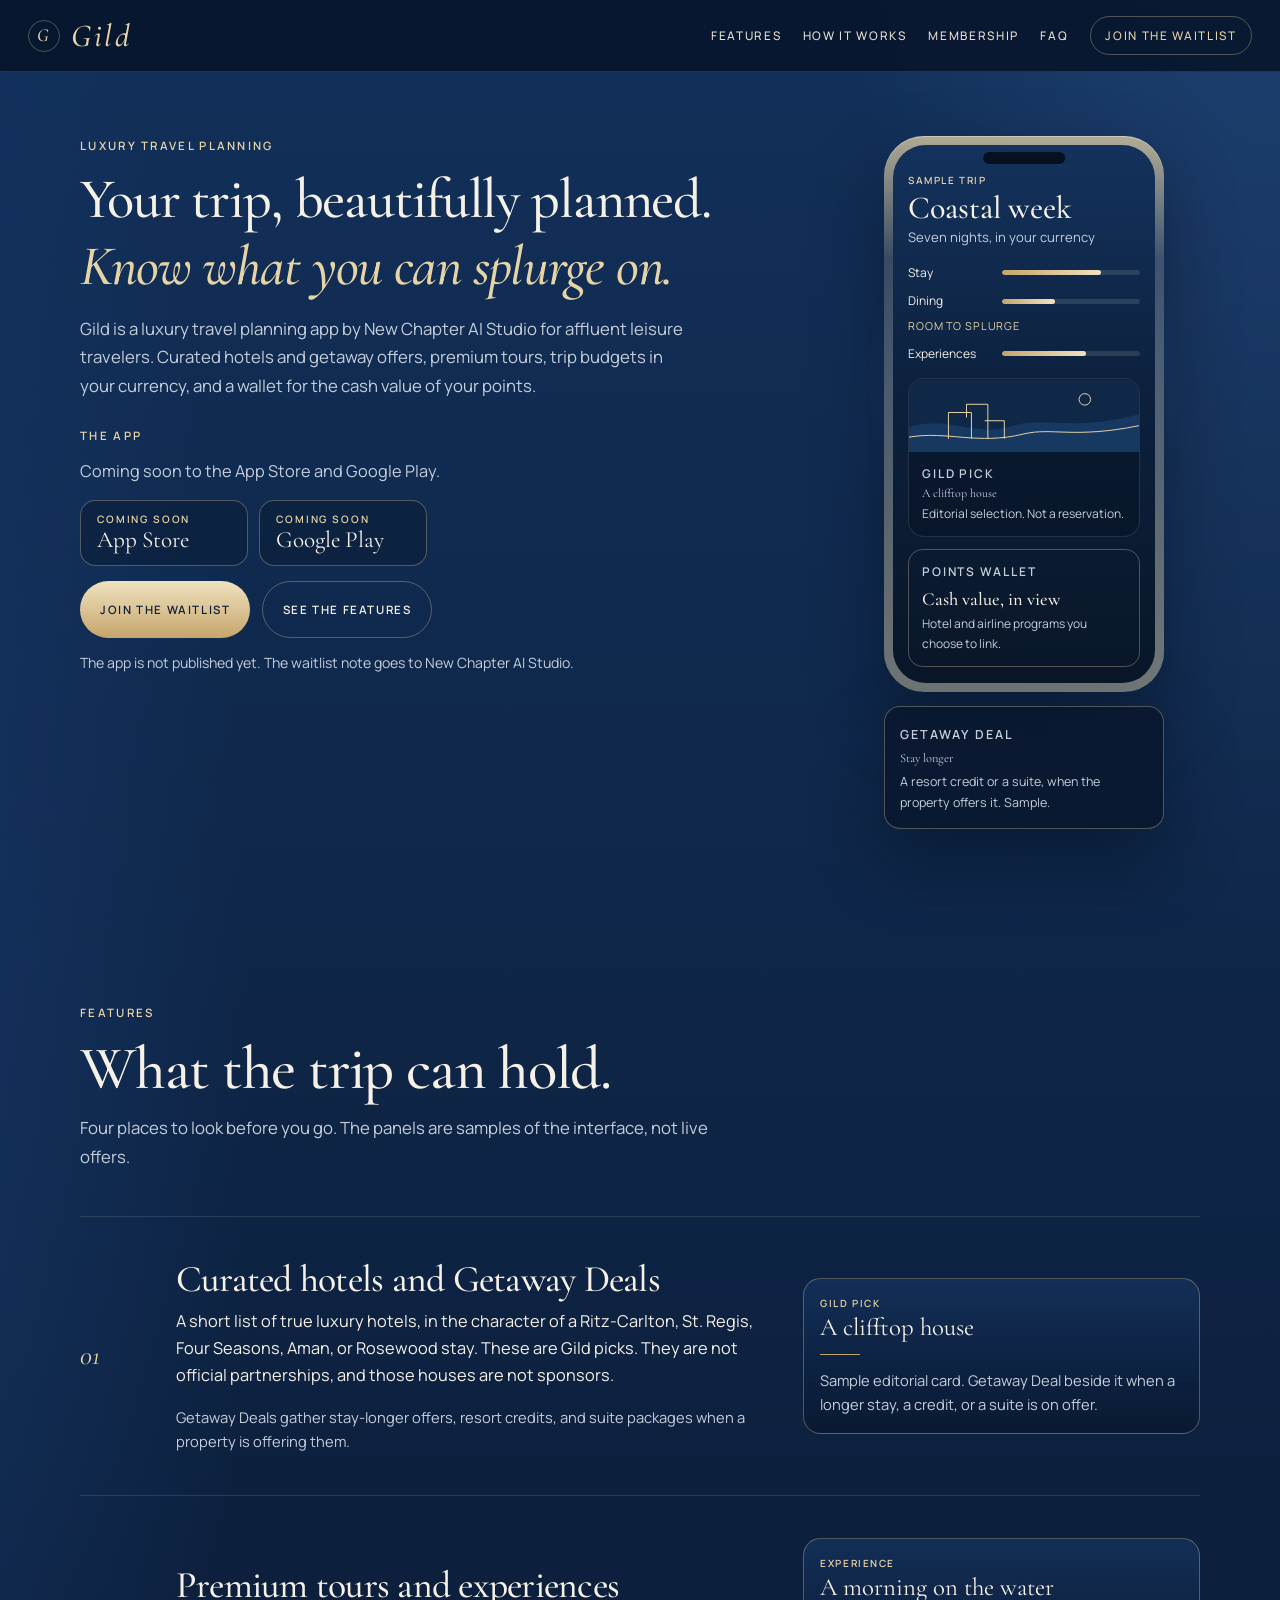
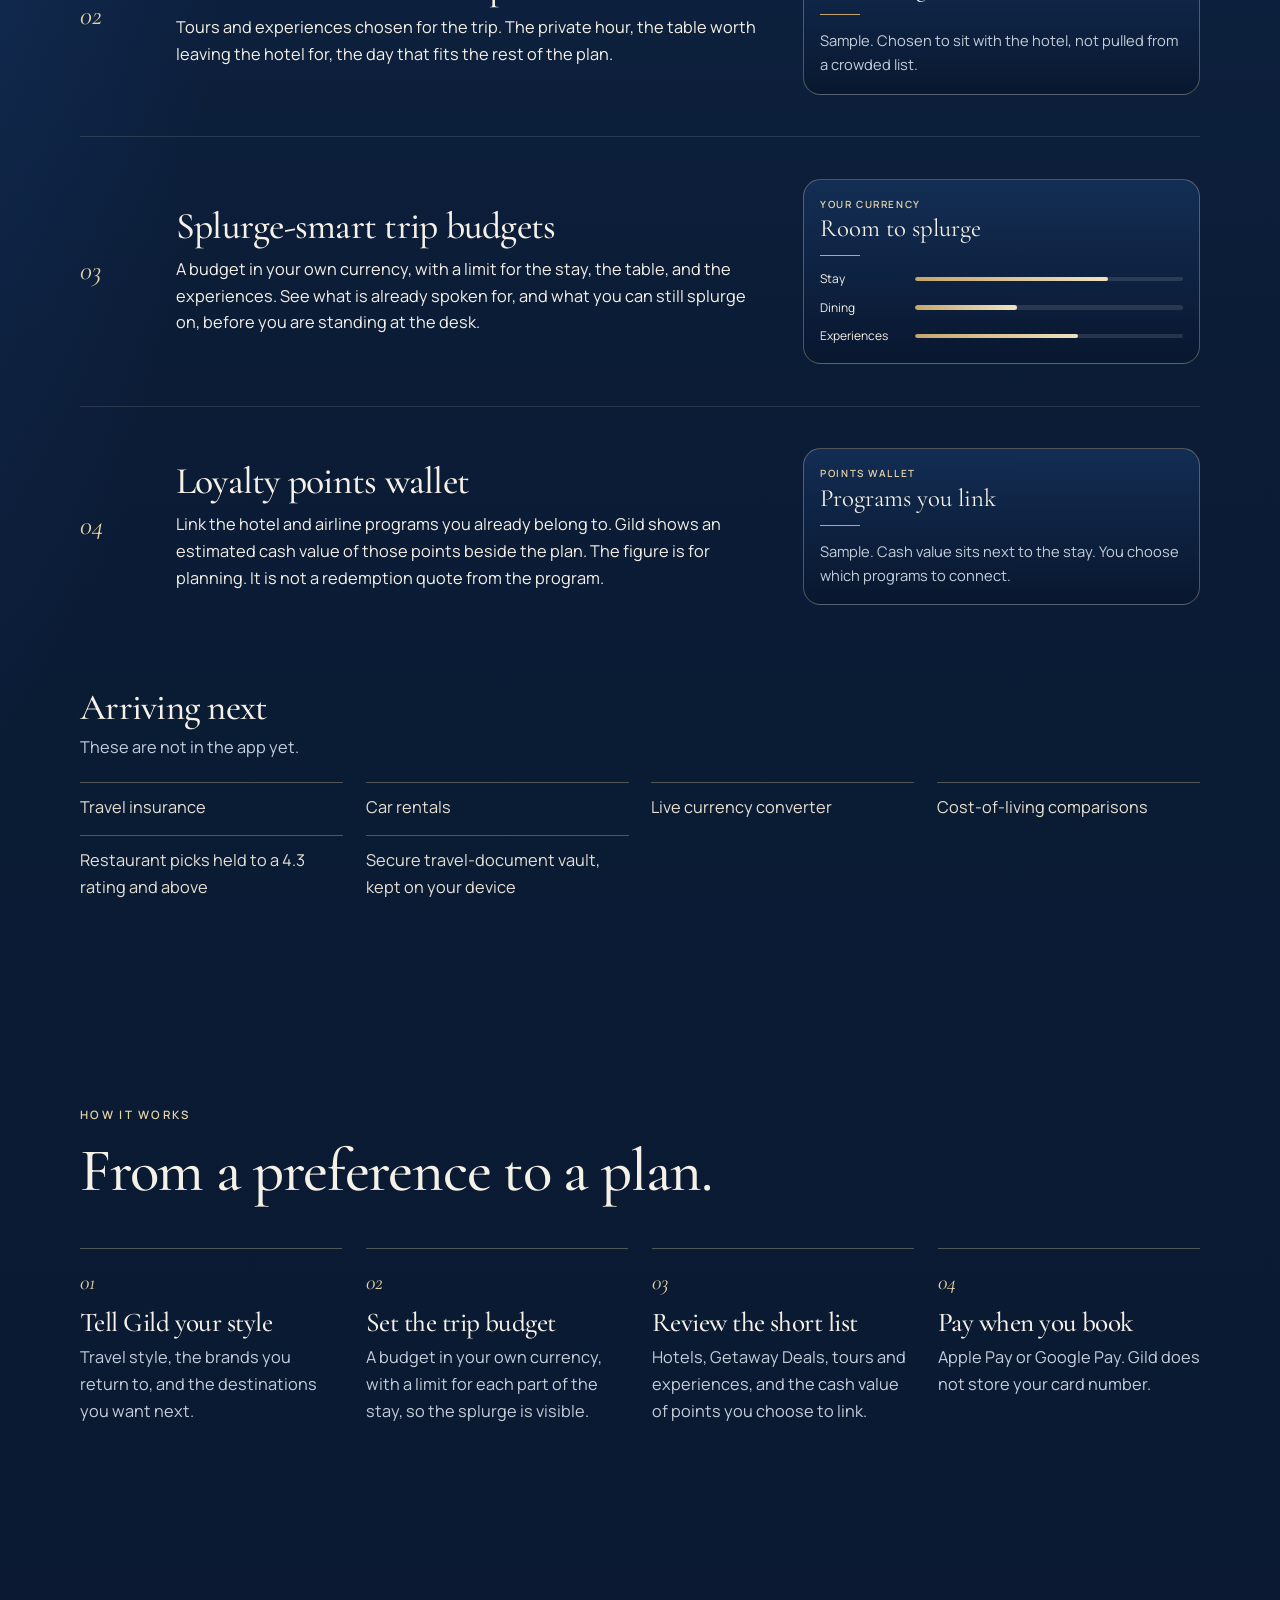
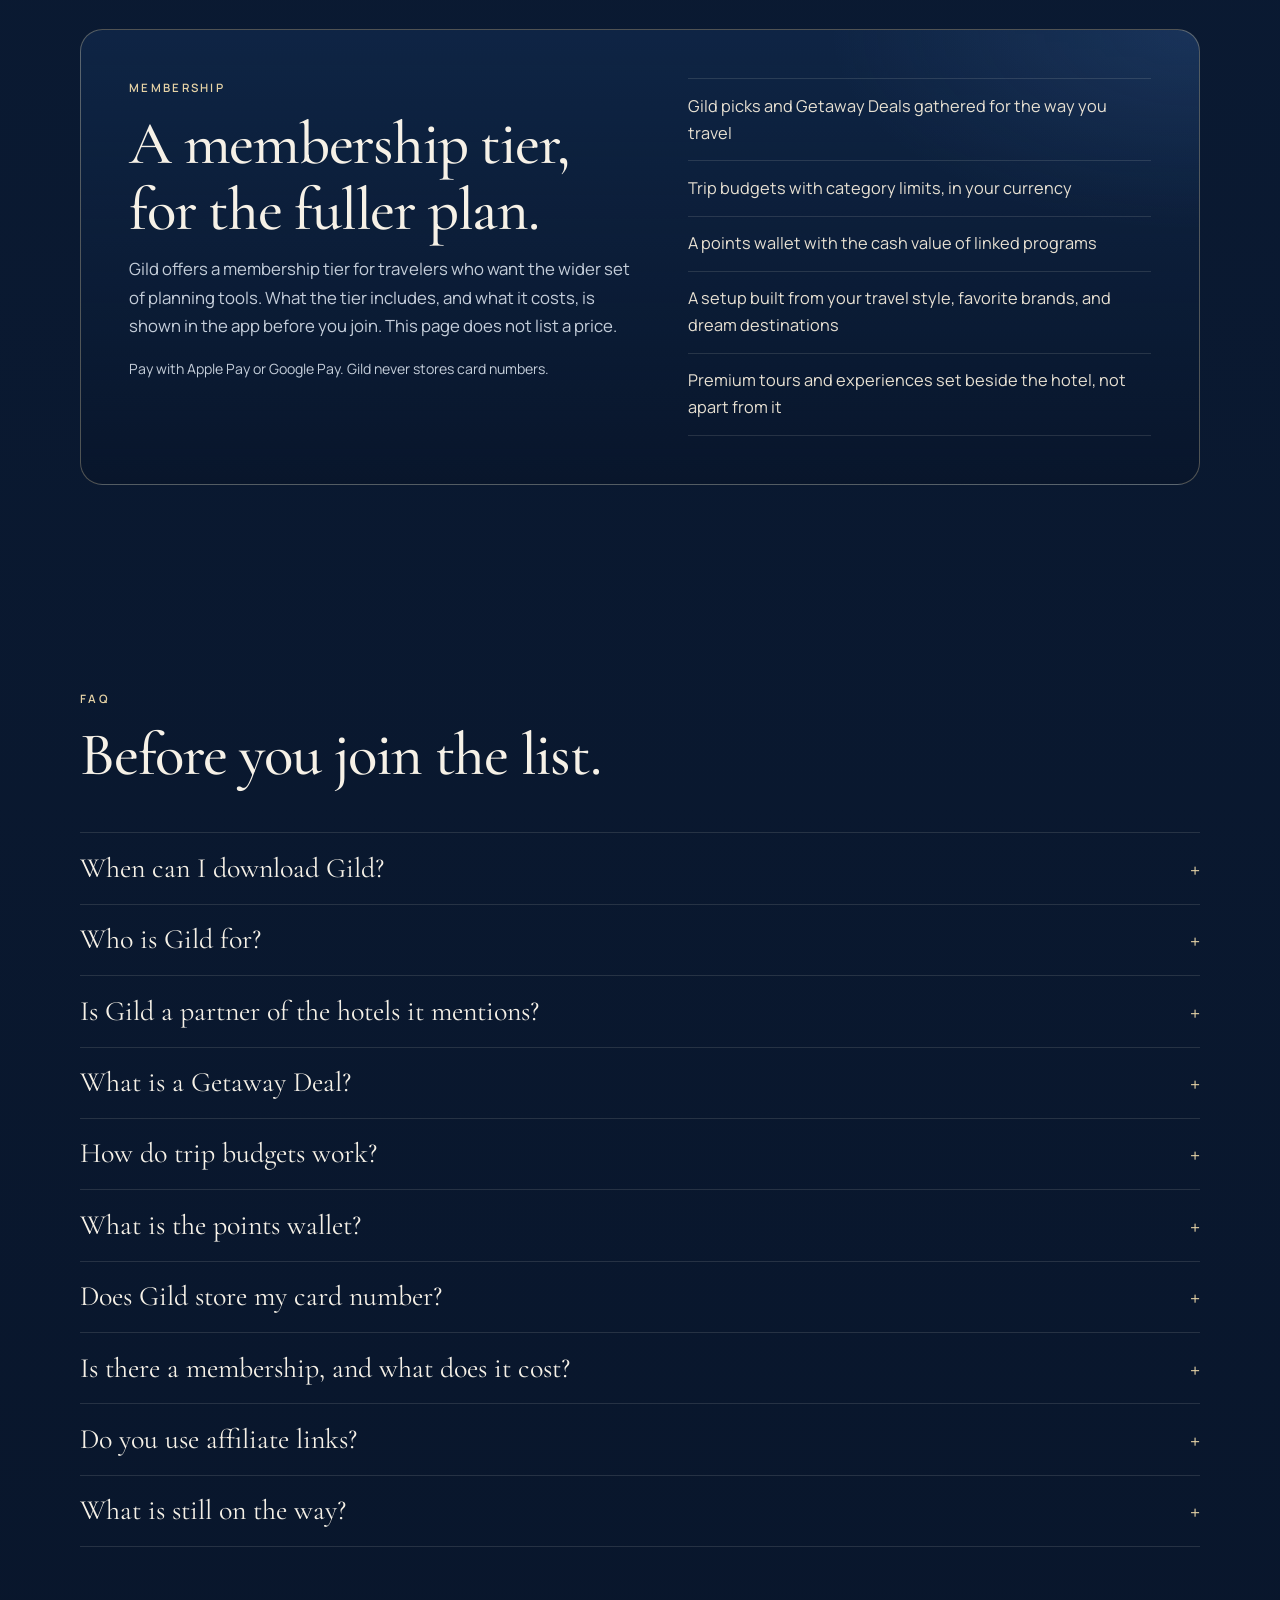
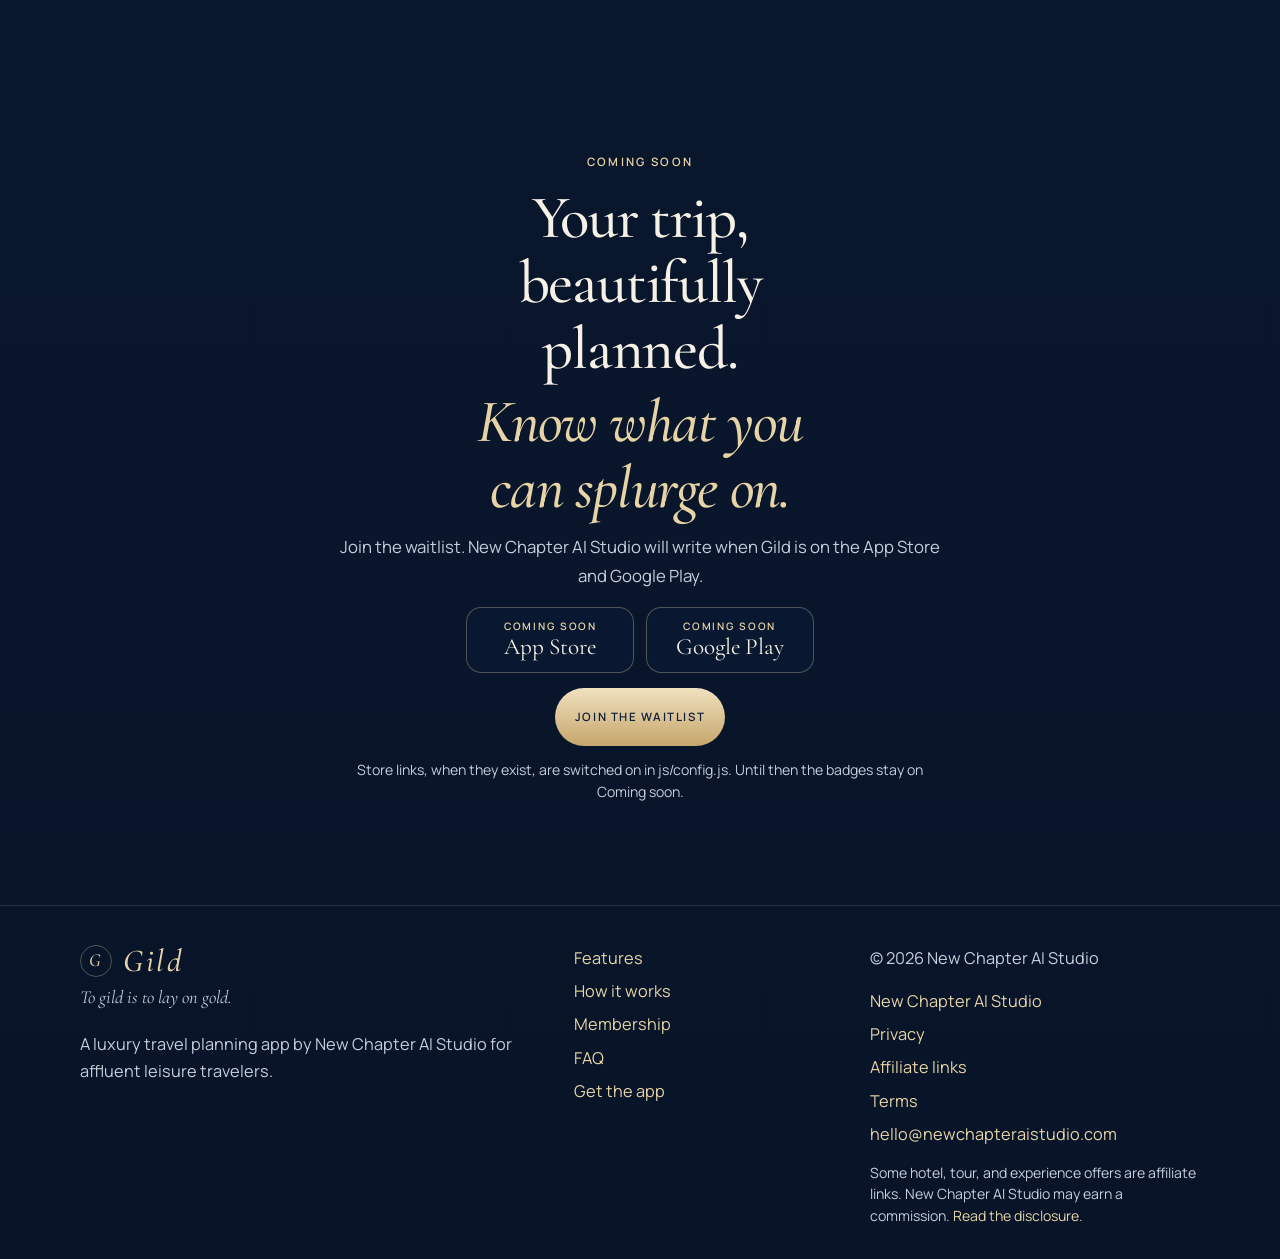
==== gild/index.html @ 39fddeb1 "Add the Gild luxury travel site at /gild/. Publish a self-contained navy-and-gold marketing page for" ====
<!DOCTYPE html>
<html lang="en-US" data-page="">
<head>
  <meta charset="utf-8">
  <meta name="viewport" content="width=device-width, initial-scale=1">
  <title>Gild | Luxury Travel Planning | New Chapter AI Studio</title>
  <meta name="description" content="Gild is a luxury travel planning app by New Chapter AI Studio for affluent leisure travelers. Curated hotels, getaway offers, and trip budgets in your currency.">
  <meta name="theme-color" content="#0b1c36">
  <meta name="author" content="New Chapter AI Studio">
  <meta name="robots" content="index, follow">
  <!--
    SITE BASE: https://newchapteraistudio.com/gild
    That string is set once in js/config.js as siteBase. It is repeated
    here for crawlers that do not run JavaScript. When Gild moves to
    gildtravel.com, change siteBase and replace this same prefix.
    Store listing URLs live only in js/config.js.
  -->
  <link rel="canonical" href="https://newchapteraistudio.com/gild/">
  <link rel="icon" href="favicon.svg" type="image/svg+xml">
  <link rel="apple-touch-icon" href="assets/apple-touch-icon.png">
  <meta property="og:locale" content="en_US">
  <meta property="og:site_name" content="Gild">
  <meta property="og:title" content="Gild | Luxury Travel Planning | New Chapter AI Studio">
  <meta property="og:description" content="A luxury travel planning app by New Chapter AI Studio. Your trip, beautifully planned. Know what you can splurge on.">
  <meta property="og:type" content="website">
  <meta property="og:url" content="https://newchapteraistudio.com/gild/">
  <meta property="og:image" content="https://newchapteraistudio.com/gild/assets/og.png">
  <meta property="og:image:type" content="image/png">
  <meta property="og:image:width" content="1200">
  <meta property="og:image:height" content="630">
  <meta property="og:image:alt" content="Gild, luxury travel planning by New Chapter AI Studio">
  <meta name="twitter:card" content="summary_large_image">
  <meta name="twitter:title" content="Gild | Luxury Travel Planning | New Chapter AI Studio">
  <meta name="twitter:description" content="A luxury travel planning app by New Chapter AI Studio. Your trip, beautifully planned. Know what you can splurge on.">
  <meta name="twitter:image" content="https://newchapteraistudio.com/gild/assets/og.png">
  <meta name="twitter:image:alt" content="Gild, luxury travel planning by New Chapter AI Studio">
  <script>document.documentElement.classList.add("js");</script>
  <link rel="preconnect" href="https://fonts.googleapis.com">
  <link rel="preconnect" href="https://fonts.gstatic.com" crossorigin>
  <link rel="preload" as="style" href="https://fonts.googleapis.com/css2?family=Cormorant+Garamond:ital,wght@0,500;0,600;1,500;1,600&family=Manrope:wght@300;400;500;600&display=swap" onload="this.onload=null;this.rel='stylesheet'">
  <noscript><link rel="stylesheet" href="https://fonts.googleapis.com/css2?family=Cormorant+Garamond:ital,wght@0,500;0,600;1,500;1,600&family=Manrope:wght@300;400;500;600&display=swap"></noscript>
  <link rel="stylesheet" href="css/styles.css">
  <script type="application/ld+json">
  {
    "@context": "https://schema.org",
    "@graph": [
      {
        "@type": "Organization",
        "@id": "https://newchapteraistudio.com/#organization",
        "name": "New Chapter AI Studio",
        "url": "https://newchapteraistudio.com/",
        "email": "hello@newchapteraistudio.com",
        "logo": "https://newchapteraistudio.com/gild/assets/apple-touch-icon.png"
      },
      {
        "@type": ["MobileApplication", "SoftwareApplication"],
        "@id": "https://newchapteraistudio.com/gild/#app",
        "name": "Gild",
        "url": "https://newchapteraistudio.com/gild/",
        "image": "https://newchapteraistudio.com/gild/assets/og.png",
        "applicationCategory": "TravelApplication",
        "operatingSystem": "iOS, Android",
        "inLanguage": "en-US",
        "description": "Gild is a luxury travel planning app by New Chapter AI Studio for affluent leisure travelers. Plan five-star trips, review curated hotels and getaway offers, and know what you can splurge on.",
        "publisher": { "@id": "https://newchapteraistudio.com/#organization" },
        "offers": {
          "@type": "Offer",
          "availability": "https://schema.org/PreOrder",
          "url": "https://newchapteraistudio.com/gild/"
        },
        "areaServed": {
          "@type": "Country",
          "name": "United States"
        }
      },
      {
        "@type": "FAQPage",
        "@id": "https://newchapteraistudio.com/gild/#faq",
        "mainEntity": [
          {
            "@type": "Question",
            "name": "When can I download Gild?",
            "acceptedAnswer": {
              "@type": "Answer",
              "text": "Gild is not on the App Store or Google Play yet. Join the waitlist and New Chapter AI Studio will write when it is available."
            }
          },
          {
            "@type": "Question",
            "name": "Who is Gild for?",
            "acceptedAnswer": {
              "@type": "Answer",
              "text": "Gild is a luxury travel planning app by New Chapter AI Studio for affluent leisure travelers who take five-star trips and want a clear view of what they can splurge on."
            }
          },
          {
            "@type": "Question",
            "name": "Is Gild a partner of the hotels it mentions?",
            "acceptedAnswer": {
              "@type": "Answer",
              "text": "No. Names such as Ritz-Carlton, St. Regis, Four Seasons, Aman, and Rosewood describe the kind of hotel an Gild pick points to. They are not official partnerships, and this site does not use their logos."
            }
          },
          {
            "@type": "Question",
            "name": "What is a Getaway Deal?",
            "acceptedAnswer": {
              "@type": "Answer",
              "text": "A Getaway Deal is a stay-longer offer, a resort credit, or a suite package from a property. The property sets the offer. Gild gathers ones that fit a luxury trip."
            }
          },
          {
            "@type": "Question",
            "name": "How do trip budgets work?",
            "acceptedAnswer": {
              "@type": "Answer",
              "text": "You set a trip budget in your own currency, with a limit for parts of the trip such as the stay, dining, and experiences. Gild shows where there is still room to splurge. It is a planning view, not a limit from your bank."
            }
          },
          {
            "@type": "Question",
            "name": "What is the points wallet?",
            "acceptedAnswer": {
              "@type": "Answer",
              "text": "You can link hotel and airline loyalty programs. Gild shows an estimated cash value of those points beside the rest of the plan. The estimate is for planning. It is not a redemption quote from the program."
            }
          },
          {
            "@type": "Question",
            "name": "Does Gild store my card number?",
            "acceptedAnswer": {
              "@type": "Answer",
              "text": "No. Payments use Apple Pay or Google Pay. Gild does not store card numbers. Apple or Google processes the payment under that company's terms."
            }
          },
          {
            "@type": "Question",
            "name": "Is there a membership, and what does it cost?",
            "acceptedAnswer": {
              "@type": "Answer",
              "text": "Gild has a membership tier. What it includes, and what it costs, is shown in the app before you join. This website does not list a price."
            }
          },
          {
            "@type": "Question",
            "name": "Do you use affiliate links?",
            "acceptedAnswer": {
              "@type": "Answer",
              "text": "Yes. Some hotel, tour, experience, and getaway offers are affiliate links. If you book through one, New Chapter AI Studio may earn a commission from the partner, which may include an experience marketplace such as Viator. The commission is paid by the partner. The privacy policy has the full disclosure."
            }
          },
          {
            "@type": "Question",
            "name": "What is still on the way?",
            "acceptedAnswer": {
              "@type": "Answer",
              "text": "Travel insurance, car rentals, a live currency converter, cost-of-living comparisons, restaurant picks held to a 4.3 rating and above, and a secure travel-document vault that stays on your device. Those are not in the app yet."
            }
          }
        ]
      }
    ]
  }
  </script>
</head>
<body>
  <a class="skip" href="#features">Skip to features</a>
  <header class="nav">
    <a class="wordmark" href="#top">
      <span class="mark" aria-hidden="true">G</span>
      Gild
    </a>
    <button class="nav-toggle" type="button" aria-expanded="false" aria-controls="nav-links">
      <span class="when-closed">Menu</span>
      <span class="when-open">Close</span>
    </button>
    <nav id="nav-links" class="nav-links" aria-label="Primary">
      <a href="#features">Features</a>
      <a href="#how">How it works</a>
      <a href="#membership">Membership</a>
      <a href="#faq">FAQ</a>
      <a class="nav-cta" href="mailto:hello@newchapteraistudio.com?subject=Gild%20waitlist">Join the waitlist</a>
    </nav>
  </header>

  <main id="top">
    <section class="hero" aria-labelledby="hero-title">
      <div class="wrap hero-grid">
        <div class="hero-copy">
          <p class="kicker">Luxury travel planning</p>
          <h1 id="hero-title">Your trip, beautifully planned. <em>Know what you can splurge on.</em></h1>
          <p class="lede">Gild is a luxury travel planning app by New Chapter AI Studio for affluent leisure travelers. Curated hotels and getaway offers, premium tours, trip budgets in your currency, and a wallet for the cash value of your points.</p>

          <!--
            Store badges. Live URLs are in js/config.js only.
            While GILD_CONFIG.comingSoon is true, these stay "Coming soon".
          -->
          <div class="get-app" id="get-app">
            <p class="kicker">The app</p>
            <p class="download-note">Coming soon to the App Store and Google Play.</p>
            <div class="store-row">
              <a class="store-badge" data-store="appStore" aria-disabled="true" aria-label="App Store, coming soon">
                <span class="store-kicker">Coming soon</span>
                <span class="store-name">App Store</span>
              </a>
              <a class="store-badge" data-store="playStore" aria-disabled="true" aria-label="Google Play, coming soon">
                <span class="store-kicker">Coming soon</span>
                <span class="store-name">Google Play</span>
              </a>
            </div>
            <div class="hero-actions">
              <a class="btn btn-gold" href="mailto:hello@newchapteraistudio.com?subject=Gild%20waitlist">Join the waitlist</a>
              <a class="btn btn-line" href="#features">See the features</a>
            </div>
            <p class="fine">The app is not published yet. The waitlist note goes to New Chapter AI Studio.</p>
          </div>
        </div>

        <div class="hero-art">
          <div class="glow" aria-hidden="true"></div>
          <div class="phone-wrap">
            <div class="phone" aria-hidden="true">
              <div class="phone-screen">
                <p class="screen-kicker">Sample trip</p>
                <p class="screen-title">Coastal week</p>
                <p class="screen-sub">Seven nights, in your currency</p>
                <ul class="meters">
                  <li>
                    <span>Stay</span>
                    <span class="meter"><i style="width:72%"></i></span>
                  </li>
                  <li>
                    <span>Dining</span>
                    <span class="meter"><i style="width:38%"></i></span>
                    <em>Room to splurge</em>
                  </li>
                  <li>
                    <span>Experiences</span>
                    <span class="meter"><i style="width:61%"></i></span>
                  </li>
                </ul>
                <div class="pick">
                  <svg viewBox="0 0 280 88" role="img" aria-label="">
                    <rect width="280" height="88" fill="#102848"/>
                    <path d="M0 58c48-16 78 14 128-2 36-12 70 8 152-14v46H0z" fill="#173860"/>
                    <path d="M0 70c46-8 84 10 140-4 34-8 62 6 140-10" fill="none" stroke="#e6d3a6" stroke-width="1.2"/>
                    <circle cx="214" cy="24" r="7" fill="none" stroke="#e6d3a6" stroke-width="1.2"/>
                    <path d="M48 72V40h28v32M70 46V30h26v42M92 50h24v22" fill="none" stroke="#e6d3a6" stroke-width="1.2"/>
                  </svg>
                  <div class="pick-body">
                    <p class="screen-kicker">Gild pick</p>
                    <p class="pick-title">A clifftop house</p>
                    <p>Editorial selection. Not a reservation.</p>
                  </div>
                </div>
                <div class="points">
                  <p class="screen-kicker">Points wallet</p>
                  <strong>Cash value, in view</strong>
                  <p>Hotel and airline programs you choose to link.</p>
                </div>
              </div>
            </div>
            <div class="deal-card">
              <p class="screen-kicker">Getaway Deal</p>
              <p class="pick-title">Stay longer</p>
              <p>A resort credit or a suite, when the property offers it. Sample.</p>
            </div>
          </div>
        </div>
      </div>
    </section>

    <section class="section" id="features">
      <div class="wrap">
        <header class="section-head reveal">
          <p class="kicker">Features</p>
          <h2>What the trip can hold.</h2>
          <p class="quiet">Four places to look before you go. The panels are samples of the interface, not live offers.</p>
        </header>

        <article class="feature reveal">
          <p class="feature-num">01</p>
          <div>
            <h3>Curated hotels and Getaway Deals</h3>
            <p>A short list of true luxury hotels, in the character of a Ritz-Carlton, St. Regis, Four Seasons, Aman, or Rosewood stay. These are Gild picks. They are not official partnerships, and those houses are not sponsors.</p>
            <p class="note">Getaway Deals gather stay-longer offers, resort credits, and suite packages when a property is offering them.</p>
          </div>
          <div class="mini">
            <p class="mini-kicker">Gild pick</p>
            <p class="mini-title">A clifftop house</p>
            <hr class="mini-rule">
            <p>Sample editorial card. Getaway Deal beside it when a longer stay, a credit, or a suite is on offer.</p>
          </div>
        </article>

        <article class="feature reveal">
          <p class="feature-num">02</p>
          <div>
            <h3>Premium tours and experiences</h3>
            <p>Tours and experiences chosen for the trip. The private hour, the table worth leaving the hotel for, the day that fits the rest of the plan.</p>
          </div>
          <div class="mini">
            <p class="mini-kicker">Experience</p>
            <p class="mini-title">A morning on the water</p>
            <hr class="mini-rule">
            <p>Sample. Chosen to sit with the hotel, not pulled from a crowded list.</p>
          </div>
        </article>

        <article class="feature reveal">
          <p class="feature-num">03</p>
          <div>
            <h3>Splurge-smart trip budgets</h3>
            <p>A budget in your own currency, with a limit for the stay, the table, and the experiences. See what is already spoken for, and what you can still splurge on, before you are standing at the desk.</p>
          </div>
          <div class="mini">
            <p class="mini-kicker">Your currency</p>
            <p class="mini-title">Room to splurge</p>
            <hr class="mini-rule">
            <ul class="meters">
              <li><span>Stay</span><span class="meter"><i style="width:72%"></i></span></li>
              <li><span>Dining</span><span class="meter"><i style="width:38%"></i></span></li>
              <li><span>Experiences</span><span class="meter"><i style="width:61%"></i></span></li>
            </ul>
          </div>
        </article>

        <article class="feature reveal">
          <p class="feature-num">04</p>
          <div>
            <h3>Loyalty points wallet</h3>
            <p>Link the hotel and airline programs you already belong to. Gild shows an estimated cash value of those points beside the plan. The figure is for planning. It is not a redemption quote from the program.</p>
          </div>
          <div class="mini">
            <p class="mini-kicker">Points wallet</p>
            <p class="mini-title">Programs you link</p>
            <hr class="mini-rule">
            <p>Sample. Cash value sits next to the stay. You choose which programs to connect.</p>
          </div>
        </article>

        <div class="later reveal">
          <h3>Arriving next</h3>
          <p>These are not in the app yet.</p>
          <ul>
            <li>Travel insurance</li>
            <li>Car rentals</li>
            <li>Live currency converter</li>
            <li>Cost-of-living comparisons</li>
            <li>Restaurant picks held to a 4.3 rating and above</li>
            <li>Secure travel-document vault, kept on your device</li>
          </ul>
        </div>
      </div>
    </section>

    <section class="section" id="how">
      <div class="wrap">
        <header class="section-head reveal">
          <p class="kicker">How it works</p>
          <h2>From a preference to a plan.</h2>
        </header>
        <ol class="steps">
          <li class="reveal">
            <span>01</span>
            <h3>Tell Gild your style</h3>
            <p>Travel style, the brands you return to, and the destinations you want next.</p>
          </li>
          <li class="reveal">
            <span>02</span>
            <h3>Set the trip budget</h3>
            <p>A budget in your own currency, with a limit for each part of the stay, so the splurge is visible.</p>
          </li>
          <li class="reveal">
            <span>03</span>
            <h3>Review the short list</h3>
            <p>Hotels, Getaway Deals, tours and experiences, and the cash value of points you choose to link.</p>
          </li>
          <li class="reveal">
            <span>04</span>
            <h3>Pay when you book</h3>
            <p>Apple Pay or Google Pay. Gild does not store your card number.</p>
          </li>
        </ol>
      </div>
    </section>

    <section class="section" id="membership">
      <div class="wrap">
        <div class="membership-panel reveal">
          <div>
            <p class="kicker">Membership</p>
            <h2>A membership tier, for the fuller plan.</h2>
            <p class="quiet">Gild offers a membership tier for travelers who want the wider set of planning tools. What the tier includes, and what it costs, is shown in the app before you join. This page does not list a price.</p>
            <p class="fine">Pay with Apple Pay or Google Pay. Gild never stores card numbers.</p>
          </div>
          <ul class="perks">
            <li>Gild picks and Getaway Deals gathered for the way you travel</li>
            <li>Trip budgets with category limits, in your currency</li>
            <li>A points wallet with the cash value of linked programs</li>
            <li>A setup built from your travel style, favorite brands, and dream destinations</li>
            <li>Premium tours and experiences set beside the hotel, not apart from it</li>
          </ul>
        </div>
      </div>
    </section>

    <section class="section" id="faq">
      <div class="wrap">
        <header class="section-head reveal">
          <p class="kicker">FAQ</p>
          <h2>Before you join the list.</h2>
        </header>
        <div class="faq">
          <details class="reveal">
            <summary>When can I download Gild?</summary>
            <p>Gild is not on the App Store or Google Play yet. Join the waitlist and New Chapter AI Studio will write when it is available.</p>
          </details>
          <details class="reveal">
            <summary>Who is Gild for?</summary>
            <p>Gild is a luxury travel planning app by New Chapter AI Studio for affluent leisure travelers who take five-star trips and want a clear view of what they can splurge on.</p>
          </details>
          <details class="reveal">
            <summary>Is Gild a partner of the hotels it mentions?</summary>
            <p>No. Names such as Ritz-Carlton, St. Regis, Four Seasons, Aman, and Rosewood describe the kind of hotel an Gild pick points to. They are not official partnerships, and this site does not use their logos.</p>
          </details>
          <details class="reveal">
            <summary>What is a Getaway Deal?</summary>
            <p>A Getaway Deal is a stay-longer offer, a resort credit, or a suite package from a property. The property sets the offer. Gild gathers ones that fit a luxury trip.</p>
          </details>
          <details class="reveal">
            <summary>How do trip budgets work?</summary>
            <p>You set a trip budget in your own currency, with a limit for parts of the trip such as the stay, dining, and experiences. Gild shows where there is still room to splurge. It is a planning view, not a limit from your bank.</p>
          </details>
          <details class="reveal">
            <summary>What is the points wallet?</summary>
            <p>You can link hotel and airline loyalty programs. Gild shows an estimated cash value of those points beside the rest of the plan. The estimate is for planning. It is not a redemption quote from the program.</p>
          </details>
          <details class="reveal">
            <summary>Does Gild store my card number?</summary>
            <p>No. Payments use Apple Pay or Google Pay. Gild does not store card numbers. Apple or Google processes the payment under that company's terms.</p>
          </details>
          <details class="reveal">
            <summary>Is there a membership, and what does it cost?</summary>
            <p>Gild has a membership tier. What it includes, and what it costs, is shown in the app before you join. This website does not list a price.</p>
          </details>
          <details class="reveal">
            <summary>Do you use affiliate links?</summary>
            <p>Yes. Some hotel, tour, experience, and getaway offers are affiliate links. If you book through one, New Chapter AI Studio may earn a commission from the partner, which may include an experience marketplace such as Viator. The commission is paid by the partner. The <a href="privacy.html#affiliates">privacy policy</a> has the full disclosure.</p>
          </details>
          <details class="reveal">
            <summary>What is still on the way?</summary>
            <p>Travel insurance, car rentals, a live currency converter, cost-of-living comparisons, restaurant picks held to a 4.3 rating and above, and a secure travel-document vault that stays on your device. Those are not in the app yet.</p>
          </details>
        </div>
      </div>
    </section>

    <section class="section finale" id="download" aria-labelledby="download-title">
      <div class="wrap reveal">
        <p class="kicker">Coming soon</p>
        <h2 id="download-title">Your trip, beautifully planned. <em>Know what you can splurge on.</em></h2>
        <p class="lede">Join the waitlist. New Chapter AI Studio will write when Gild is on the App Store and Google Play.</p>
        <div class="store-row">
          <a class="store-badge" data-store="appStore" aria-disabled="true" aria-label="App Store, coming soon">
            <span class="store-kicker">Coming soon</span>
            <span class="store-name">App Store</span>
          </a>
          <a class="store-badge" data-store="playStore" aria-disabled="true" aria-label="Google Play, coming soon">
            <span class="store-kicker">Coming soon</span>
            <span class="store-name">Google Play</span>
          </a>
        </div>
        <div class="hero-actions">
          <a class="btn btn-gold" href="mailto:hello@newchapteraistudio.com?subject=Gild%20waitlist">Join the waitlist</a>
        </div>
        <p class="fine">Store links, when they exist, are switched on in js/config.js. Until then the badges stay on Coming soon.</p>
      </div>
    </section>
  </main>

  <footer class="footer">
    <div class="wrap footer-grid">
      <div>
        <a class="wordmark" href="#top">
          <span class="mark" aria-hidden="true">G</span>
          Gild
        </a>
        <p class="latin">To gild is to lay on gold.</p>
        <p>A luxury travel planning app by New Chapter AI Studio for affluent leisure travelers.</p>
      </div>
      <nav aria-label="On this page">
        <a href="#features">Features</a>
        <a href="#how">How it works</a>
        <a href="#membership">Membership</a>
        <a href="#faq">FAQ</a>
        <a href="#download">Get the app</a>
      </nav>
      <div>
        <p>© 2026 New Chapter AI Studio</p>
        <nav aria-label="Company">
          <a href="https://newchapteraistudio.com/">New Chapter AI Studio</a>
          <a href="privacy.html">Privacy</a>
          <a href="privacy.html#affiliates">Affiliate links</a>
          <a href="terms.html">Terms</a>
          <a href="mailto:hello@newchapteraistudio.com">hello@newchapteraistudio.com</a>
        </nav>
        <p class="fine">Some hotel, tour, and experience offers are affiliate links. New Chapter AI Studio may earn a commission. <a href="privacy.html#affiliates">Read the disclosure</a>.</p>
      </div>
    </div>
  </footer>

  <noscript>
    <style>.reveal{opacity:1 !important;transform:none !important}</style>
  </noscript>
  <script src="js/config.js"></script>
  <script src="js/site.js"></script>
  <script>
    if (!window.GILD_BOOTED) {
      document.querySelectorAll(".reveal").forEach(function (node) {
        node.classList.add("in");
      });
    }
  </script>
</body>
</html>
---- gild/css/styles.css ----
/* Gild marketing site. Self-contained. Deep navy and gold.
   Copy is visible without JavaScript. Motion never starts from hidden. */

:root {
  --navy-950: #071428;
  --navy-900: #0b1c36;
  --navy-800: #102646;
  --navy-700: #17345c;
  --ivory: #f6f1e7;
  --ivory-soft: #e7e0d2;
  --mist: #c5ceda;
  --gold: #c6a56b;
  --gold-soft: #e6d3a6;
  --line: rgba(230, 211, 166, 0.32);
  --line-soft: rgba(246, 241, 231, 0.12);
  --serif: "Cormorant Garamond", Palatino, "Palatino Linotype", "Book Antiqua", Georgia, serif;
  --sans: Manrope, "Segoe UI", Helvetica, Arial, sans-serif;
  --nav-h: 4.5rem;
  --wrap: 1120px;
  --shadow: 0 30px 70px rgba(3, 10, 22, 0.38);
}

*,
*::before,
*::after {
  box-sizing: border-box;
}

html {
  scroll-behavior: smooth;
}

body {
  margin: 0;
  min-height: 100vh;
  font-family: var(--sans);
  font-size: 1.02rem;
  font-weight: 400;
  line-height: 1.65;
  color: var(--ivory);
  background-color: var(--navy-900);
  background-image:
    radial-gradient(ellipse 70% 46% at 100% -8%, rgba(78, 126, 196, 0.28), transparent 52%),
    radial-gradient(ellipse 50% 40% at -8% 18%, rgba(28, 68, 128, 0.45), transparent 55%),
    linear-gradient(180deg, #12305a 0%, #0b1c36 32%, #081428 100%);
  background-attachment: scroll;
}

body.page-legal {
  background-attachment: scroll;
}

img,
svg {
  max-width: 100%;
  display: block;
}

a {
  color: var(--gold-soft);
}

a:hover {
  color: var(--ivory);
}

:focus-visible {
  outline: 2px solid var(--gold-soft);
  outline-offset: 3px;
}

::selection {
  background: var(--gold);
  color: var(--navy-950);
}

.skip {
  position: absolute;
  left: 1rem;
  top: -4rem;
  z-index: 40;
  padding: 0.6rem 0.9rem;
  background: var(--gold-soft);
  color: var(--navy-950);
  text-decoration: none;
}

.skip:focus {
  top: 0.8rem;
}

h1,
h2,
h3,
.serif {
  font-family: var(--serif);
  font-weight: 500;
  letter-spacing: -0.02em;
  line-height: 1.08;
}

h1,
h2,
h3,
p {
  margin-top: 0;
}

.wrap {
  width: min(var(--wrap), calc(100% - 2.5rem));
  margin-inline: auto;
}

.kicker {
  margin: 0 0 0.85rem;
  font-size: 0.72rem;
  font-weight: 600;
  letter-spacing: 0.2em;
  text-transform: uppercase;
  color: var(--gold-soft);
}

.lede,
.quiet {
  color: var(--mist);
  font-size: 1.05rem;
  line-height: 1.7;
}

.lede {
  max-width: 38rem;
}

/* Navigation */

.nav {
  position: sticky;
  top: 0;
  z-index: 30;
  display: flex;
  flex-wrap: wrap;
  align-items: center;
  justify-content: space-between;
  gap: 0.75rem 1.25rem;
  min-height: var(--nav-h);
  padding: 0.85rem 1.25rem;
  background: rgba(8, 22, 44, 0.9);
  border-bottom: 1px solid var(--line-soft);
  backdrop-filter: blur(16px);
}

.wordmark {
  display: inline-flex;
  align-items: center;
  gap: 0.7rem;
  color: var(--gold-soft);
  text-decoration: none;
  font-family: var(--serif);
  font-style: italic;
  font-size: 2rem;
  font-weight: 500;
  letter-spacing: 0.08em;
  line-height: 1;
}

.wordmark:hover {
  color: var(--gold-soft);
}

.mark {
  display: grid;
  place-items: center;
  width: 2rem;
  height: 2rem;
  border: 1px solid var(--line);
  border-radius: 50%;
  color: var(--gold-soft);
  font-family: var(--serif);
  font-size: 1.15rem;
}

.nav-toggle {
  display: none;
  align-items: center;
  justify-content: center;
  min-height: 2.4rem;
  padding: 0.35rem 0.85rem;
  border: 1px solid var(--line);
  border-radius: 999px;
  background: transparent;
  color: var(--ivory);
  font-family: inherit;
  font-size: 0.68rem;
  font-weight: 600;
  letter-spacing: 0.16em;
  text-transform: uppercase;
  cursor: pointer;
}

.nav-toggle .when-open {
  display: none;
}

.nav-toggle[aria-expanded="true"] .when-closed {
  display: none;
}

.nav-toggle[aria-expanded="true"] .when-open {
  display: inline;
}

.nav-links {
  display: flex;
  flex-wrap: wrap;
  align-items: center;
  gap: 0.9rem 1.35rem;
}

.nav-links a {
  color: var(--ivory-soft);
  text-decoration: none;
  font-size: 0.74rem;
  font-weight: 500;
  letter-spacing: 0.14em;
  text-transform: uppercase;
}

.nav-links a:hover,
.nav-links a[aria-current="page"] {
  color: var(--gold-soft);
}

.nav-cta {
  padding: 0.55rem 0.9rem;
  border: 1px solid var(--line);
  border-radius: 999px;
  color: var(--gold-soft) !important;
}

@media (max-width: 860px) {
  .js .nav-toggle {
    display: inline-flex;
  }

  .js .nav-links {
    display: none;
    position: absolute;
    top: 100%;
    left: 0;
    right: 0;
    flex-direction: column;
    align-items: flex-start;
    gap: 0.2rem;
    padding: 0.4rem 1.25rem 1.2rem;
    background: rgba(7, 20, 40, 0.98);
    border-bottom: 1px solid var(--line);
  }

  .js .nav-links.is-open {
    display: flex;
  }

  .js .nav-links a {
    padding: 0.7rem 0;
  }
}

@media (min-width: 861px) {
  .nav {
    flex-wrap: nowrap;
    padding-inline: 1.75rem;
  }

  .nav-toggle {
    display: none !important;
  }

  .nav-links {
    display: flex !important;
    position: static !important;
  }
}

/* Hero */

.hero {
  display: block;
  padding: clamp(2.2rem, 5vw, 4rem) 0 clamp(2.5rem, 6vw, 4.5rem);
}

.hero-grid {
  display: grid;
  align-items: start;
  gap: clamp(2rem, 5vw, 4rem);
}

.hero-copy {
  position: relative;
  z-index: 2;
  min-width: 0;
  max-width: 40rem;
  opacity: 1;
  visibility: visible;
}

@media (min-width: 980px) {
  .hero-grid {
    grid-template-columns: minmax(0, 1.15fr) minmax(260px, 22rem);
  }
}

h1 {
  margin-bottom: 1.1rem;
  max-width: 18em;
  color: var(--ivory);
  font-size: clamp(2.5rem, 4.4vw, 4.15rem);
  opacity: 1;
}

h1 em,
h2 em {
  display: block;
  margin-top: 0.12em;
  font-style: italic;
  font-weight: 500;
  color: var(--gold-soft);
}

.hero .lede {
  margin-bottom: 1.6rem;
}

.get-app {
  margin-top: 0.4rem;
}

.download-note {
  margin: 0 0 0.9rem;
  color: var(--mist);
}

.store-row {
  display: flex;
  flex-wrap: wrap;
  gap: 0.7rem;
  align-items: stretch;
}

.store-badge {
  display: flex;
  flex-direction: column;
  justify-content: center;
  min-width: 10.5rem;
  min-height: 3.6rem;
  margin: 0;
  padding: 0.65rem 1rem 0.7rem;
  border: 1px solid var(--line);
  border-radius: 0.95rem;
  background: rgba(10, 28, 54, 0.55);
  color: var(--ivory);
  text-decoration: none;
  font: inherit;
}

.store-badge[aria-disabled="true"] {
  cursor: default;
}

a.store-badge:hover {
  border-color: var(--gold-soft);
  color: var(--ivory);
}

.store-kicker {
  font-size: 0.64rem;
  font-weight: 600;
  letter-spacing: 0.18em;
  text-transform: uppercase;
  color: var(--gold-soft);
}

.store-name {
  font-family: var(--serif);
  font-size: 1.45rem;
  line-height: 1.1;
}

.btn {
  display: inline-flex;
  align-items: center;
  justify-content: center;
  min-height: 3.6rem;
  padding: 0.75rem 1.25rem;
  border-radius: 999px;
  text-decoration: none;
  font-size: 0.72rem;
  font-weight: 600;
  letter-spacing: 0.14em;
  text-transform: uppercase;
}

.btn-gold {
  background: linear-gradient(180deg, #f0e2c0 0%, #c6a56b 100%);
  color: #10203a;
}

.btn-gold:hover {
  color: #071428;
  filter: brightness(1.06);
}

.btn-line {
  border: 1px solid var(--line);
  background: transparent;
  color: var(--ivory);
}

.btn-line:hover {
  border-color: var(--gold-soft);
  color: var(--gold-soft);
}

.hero-actions {
  display: flex;
  flex-wrap: wrap;
  gap: 0.7rem;
  margin-top: 0.95rem;
}

.fine {
  margin: 0.85rem 0 0;
  max-width: 36rem;
  color: var(--mist);
  font-size: 0.88rem;
  line-height: 1.55;
}

/* Phone */

.hero-art {
  position: relative;
  min-width: 0;
}

.glow {
  position: absolute;
  inset: 8% 6% auto;
  height: 24rem;
  border-radius: 50%;
  background: radial-gradient(circle, rgba(56, 104, 176, 0.42), transparent 68%);
  pointer-events: none;
}

.phone-wrap {
  position: relative;
  z-index: 1;
  display: grid;
  gap: 0.9rem;
  width: min(280px, 100%);
  margin-inline: auto;
}

.phone {
  padding: 0.55rem;
  border-radius: 2.5rem;
  background: linear-gradient(180deg, rgba(230, 211, 166, 0.75), rgba(230, 211, 166, 0.18) 22%, rgba(230, 211, 166, 0.45));
  box-shadow: var(--shadow), inset 0 1px 0 rgba(255, 255, 255, 0.35);
}

.phone-screen {
  position: relative;
  overflow: hidden;
  padding: 1.7rem 0.95rem 1rem;
  border-radius: 2.05rem;
  background:
    linear-gradient(180deg, rgba(18, 48, 92, 0.2), transparent 28%),
    linear-gradient(180deg, #14325c 0%, #0c203c 48%, #091628 100%);
}

.phone-screen::before {
  content: "";
  position: absolute;
  top: 0.48rem;
  left: 50%;
  width: 5.1rem;
  height: 0.72rem;
  transform: translateX(-50%);
  border-radius: 999px;
  background: #06101e;
}

.screen-kicker,
.mini-kicker {
  margin: 0;
  font-size: 0.62rem;
  font-weight: 600;
  letter-spacing: 0.16em;
  text-transform: uppercase;
  color: var(--gold-soft);
}

.screen-title {
  margin: 0.25rem 0 0.15rem;
  font-family: var(--serif);
  font-size: 2rem;
  font-weight: 500;
  line-height: 1;
}

.screen-sub {
  margin: 0 0 0.9rem;
  color: var(--mist);
  font-size: 0.82rem;
}

.meters {
  display: grid;
  gap: 0.55rem;
  margin: 0;
  padding: 0;
  list-style: none;
}

.meters li {
  display: grid;
  grid-template-columns: 5.4rem 1fr;
  gap: 0.35rem 0.5rem;
  align-items: center;
  font-size: 0.75rem;
}

.meters em {
  grid-column: 1 / -1;
  font-style: normal;
  font-size: 0.68rem;
  letter-spacing: 0.08em;
  text-transform: uppercase;
  color: var(--gold-soft);
}

.meter {
  display: block;
  height: 0.28rem;
  border-radius: 999px;
  background: rgba(246, 241, 231, 0.12);
  overflow: hidden;
}

.meter i {
  display: block;
  height: 100%;
  border-radius: inherit;
  background: linear-gradient(90deg, #c6a56b, #f0e2c0);
}

.pick {
  margin-top: 0.95rem;
  overflow: hidden;
  border: 1px solid var(--line-soft);
  border-radius: 1rem;
  background: rgba(6, 16, 32, 0.35);
}

.pick svg {
  width: 100%;
  height: 4.6rem;
}

.pick-body {
  padding: 0.7rem 0.8rem 0.8rem;
}

.pick-title {
  margin: 0.15rem 0 0.1rem;
  font-family: var(--serif);
  font-size: 1.25rem;
}

.pick p,
.points p {
  margin: 0;
  color: var(--mist);
  font-size: 0.75rem;
}

.points {
  margin-top: 0.7rem;
  padding: 0.75rem 0.8rem;
  border-radius: 0.9rem;
  border: 1px solid var(--line);
}

.points strong {
  display: block;
  margin-top: 0.15rem;
  font-family: var(--serif);
  font-size: 1.15rem;
  font-weight: 500;
}

.deal-card {
  position: static;
  width: 100%;
  padding: 0.9rem 0.95rem;
  border: 1px solid var(--line);
  border-radius: 1rem;
  background: rgba(10, 24, 48, 0.92);
  box-shadow: var(--shadow);
}

.deal-card p {
  margin: 0.2rem 0 0;
  color: var(--mist);
  font-size: 0.78rem;
}

@media (prefers-reduced-motion: no-preference) {
  .phone {
    animation: float 8s ease-in-out infinite;
  }
}

@keyframes float {
  0%,
  100% {
    transform: translateY(0);
  }
  50% {
    transform: translateY(-6px);
  }
}

/* Sections */

.section {
  padding: clamp(4.25rem, 8vw, 6.75rem) 0;
}

.section-head {
  max-width: 40rem;
  margin-bottom: clamp(1.8rem, 4vw, 2.8rem);
}

h2 {
  margin-bottom: 0.8rem;
  font-size: clamp(2.4rem, 5vw, 3.8rem);
}

.section-head p:last-child {
  margin-bottom: 0;
}

.feature {
  display: grid;
  gap: 1.15rem 2rem;
  align-items: center;
  padding: 2rem 0;
  border-top: 1px solid var(--line-soft);
}

.feature-num {
  margin: 0;
  font-family: var(--serif);
  font-style: italic;
  font-size: 1.7rem;
  color: var(--gold-soft);
}

.feature h3 {
  margin-bottom: 0.55rem;
  font-size: clamp(1.7rem, 3vw, 2.35rem);
}

.feature p:last-child {
  margin-bottom: 0;
}

.note {
  margin-top: 0.8rem;
  color: var(--mist);
  font-size: 0.92rem;
}

@media (min-width: 900px) {
  .feature {
    grid-template-columns: 4rem minmax(0, 1.2fr) minmax(220px, 0.8fr);
    padding: 2.6rem 0;
  }
}

.mini {
  padding: 1rem 1rem 1.05rem;
  border: 1px solid var(--line);
  border-radius: 1.1rem;
  background:
    linear-gradient(180deg, rgba(22, 52, 96, 0.72), rgba(8, 22, 44, 0.72));
}

.mini-title {
  margin: 0.2rem 0 0.35rem;
  font-family: var(--serif);
  font-size: 1.55rem;
  line-height: 1.1;
}

.mini p:last-child {
  margin-bottom: 0;
  color: var(--mist);
  font-size: 0.92rem;
}

.mini-rule {
  width: 2.5rem;
  height: 1px;
  margin: 0.8rem 0;
  background: var(--gold);
  border: 0;
}

.later {
  margin-top: 2.2rem;
  padding-top: 0.4rem;
}

.later h3 {
  margin-bottom: 0.4rem;
  font-size: clamp(1.8rem, 3vw, 2.3rem);
}

.later > p {
  max-width: 38rem;
  color: var(--mist);
}

.later ul {
  display: grid;
  grid-template-columns: repeat(auto-fit, minmax(15rem, 1fr));
  gap: 0.85rem 1.4rem;
  margin: 1.3rem 0 0;
  padding: 0;
  list-style: none;
}

.later li {
  padding-top: 0.7rem;
  border-top: 1px solid var(--line);
  color: var(--ivory-soft);
}

.steps {
  display: grid;
  gap: 1.1rem;
  margin: 0;
  padding: 0;
  list-style: none;
}

.steps li {
  padding-top: 1rem;
  border-top: 1px solid var(--line);
}

.steps span {
  display: block;
  margin-bottom: 0.45rem;
  font-family: var(--serif);
  font-style: italic;
  font-size: 1.35rem;
  color: var(--gold-soft);
}

.steps h3 {
  margin-bottom: 0.4rem;
  font-size: 1.7rem;
}

.steps p {
  margin: 0;
  color: var(--mist);
}

@media (min-width: 860px) {
  .steps {
    grid-template-columns: repeat(4, minmax(0, 1fr));
    gap: 1.5rem;
  }
}

.membership-panel {
  display: grid;
  gap: 1.8rem 3rem;
  padding: clamp(1.4rem, 4vw, 3rem);
  border: 1px solid var(--line);
  border-radius: 1.4rem;
  background:
    radial-gradient(ellipse 60% 80% at 100% 0%, rgba(70, 112, 176, 0.2), transparent 55%),
    linear-gradient(180deg, rgba(16, 40, 74, 0.78), rgba(8, 20, 40, 0.55));
}

@media (min-width: 860px) {
  .membership-panel {
    grid-template-columns: minmax(0, 1.05fr) minmax(0, 0.95fr);
    align-items: start;
  }
}

.perks {
  margin: 0;
  padding: 0;
  list-style: none;
}

.perks li {
  padding: 0.85rem 0;
  border-top: 1px solid var(--line-soft);
  color: var(--ivory-soft);
}

.perks li:last-child {
  border-bottom: 1px solid var(--line-soft);
}

.faq details {
  border-top: 1px solid var(--line-soft);
}

.faq details:last-child {
  border-bottom: 1px solid var(--line-soft);
}

.faq summary {
  display: flex;
  justify-content: space-between;
  gap: 1rem;
  align-items: baseline;
  padding: 1.15rem 0;
  cursor: pointer;
  list-style: none;
  font-family: var(--serif);
  font-size: clamp(1.35rem, 2.4vw, 1.75rem);
  line-height: 1.2;
}

.faq summary::-webkit-details-marker {
  display: none;
}

.faq summary::after {
  content: "+";
  flex: none;
  color: var(--gold-soft);
  font-family: var(--sans);
  font-size: 1.1rem;
}

.faq details[open] summary::after {
  content: "–";
}

.faq details p {
  max-width: 42rem;
  margin: 0 0 1.15rem;
  color: var(--mist);
}

.finale {
  text-align: center;
}

.finale h2 {
  margin-inline: auto;
  max-width: 14ch;
}

.finale .lede {
  margin-inline: auto;
}

.finale .store-row,
.finale .hero-actions {
  justify-content: center;
}

.finale .fine {
  margin-inline: auto;
}

/* Footer */

.footer {
  padding: 2.4rem 0 2rem;
  border-top: 1px solid var(--line-soft);
}

.footer-grid {
  display: grid;
  gap: 1.6rem 2rem;
}

@media (min-width: 800px) {
  .footer-grid {
    grid-template-columns: 1.4fr 0.8fr 1fr;
  }
}

.footer p {
  color: var(--mist);
}

.footer nav {
  display: grid;
  gap: 0.4rem;
  align-content: start;
}

.footer a {
  color: var(--gold-soft);
  text-decoration: none;
}

.footer a:hover {
  color: var(--ivory);
}

.latin {
  margin-top: 0.35rem;
  font-family: var(--serif);
  font-style: italic;
  font-size: 1.15rem;
  color: var(--ivory-soft);
}

/* Legal */

.legal {
  padding: clamp(2.5rem, 6vw, 4.5rem) 0 4.5rem;
}

.legal h1 {
  max-width: 14ch;
  margin-bottom: 0.6rem;
  font-size: clamp(2.8rem, 7vw, 4.8rem);
}

.legal-meta {
  margin-bottom: 1.4rem;
  color: var(--gold-soft);
  letter-spacing: 0.08em;
  text-transform: uppercase;
  font-size: 0.75rem;
}

.legal-doc {
  width: min(42rem, 100%);
}

.legal-doc h2 {
  margin: 2.3rem 0 0.7rem;
  font-size: clamp(1.7rem, 3vw, 2.15rem);
}

.legal-doc p,
.legal-doc li {
  color: var(--ivory-soft);
}

.legal-doc ul {
  margin: 0 0 1rem;
  padding-left: 1.15rem;
}

.legal-doc li + li {
  margin-top: 0.35rem;
}

.callout {
  margin: 1.4rem 0 0.4rem;
  padding: 1.15rem 1.2rem 0.3rem;
  border: 1px solid var(--line);
  border-radius: 1rem;
  background: rgba(12, 32, 60, 0.72);
}

.callout strong {
  color: var(--gold-soft);
  font-weight: 600;
}

/* Motion never hides copy. Sections stay readable with or without JS. */

.reveal {
  opacity: 1;
}

@media (prefers-reduced-motion: reduce) {
  html {
    scroll-behavior: auto;
  }

  *,
  *::before,
  *::after {
    animation: none !important;
    transition: none !important;
  }
}
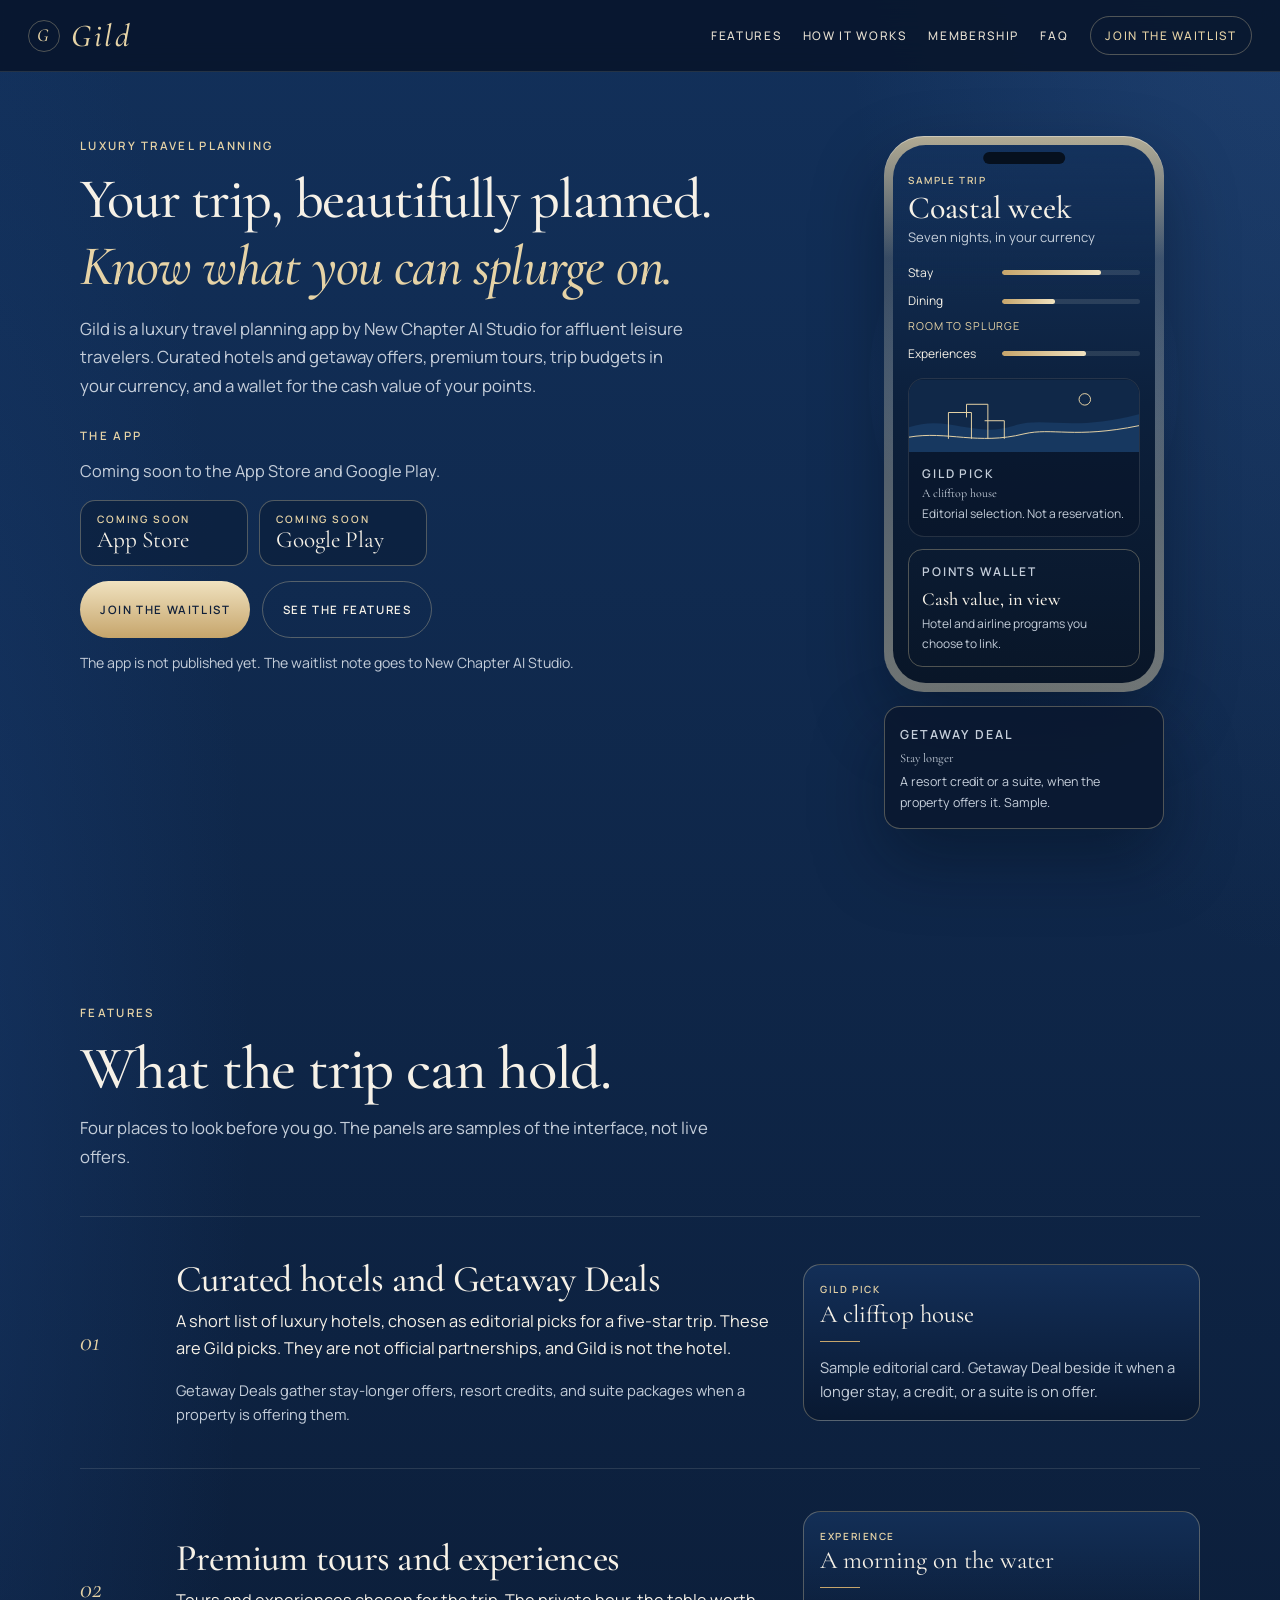
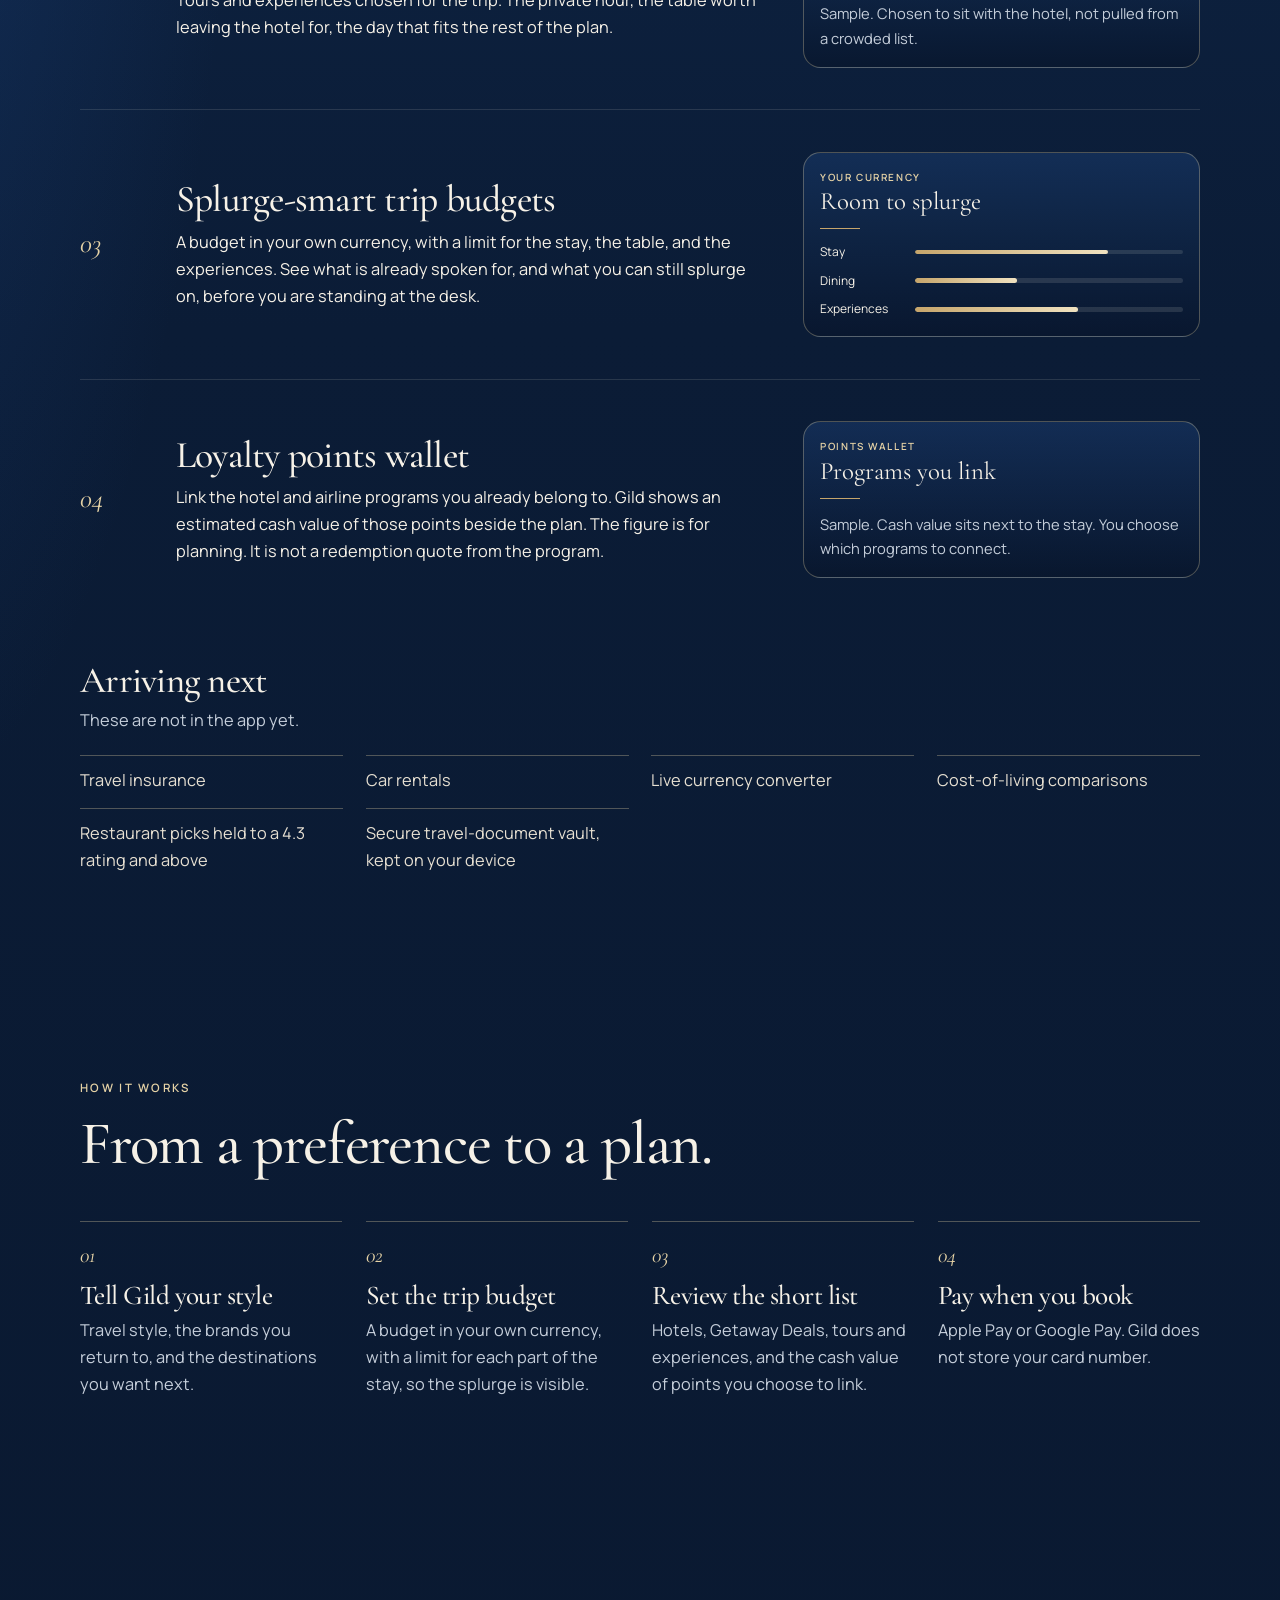
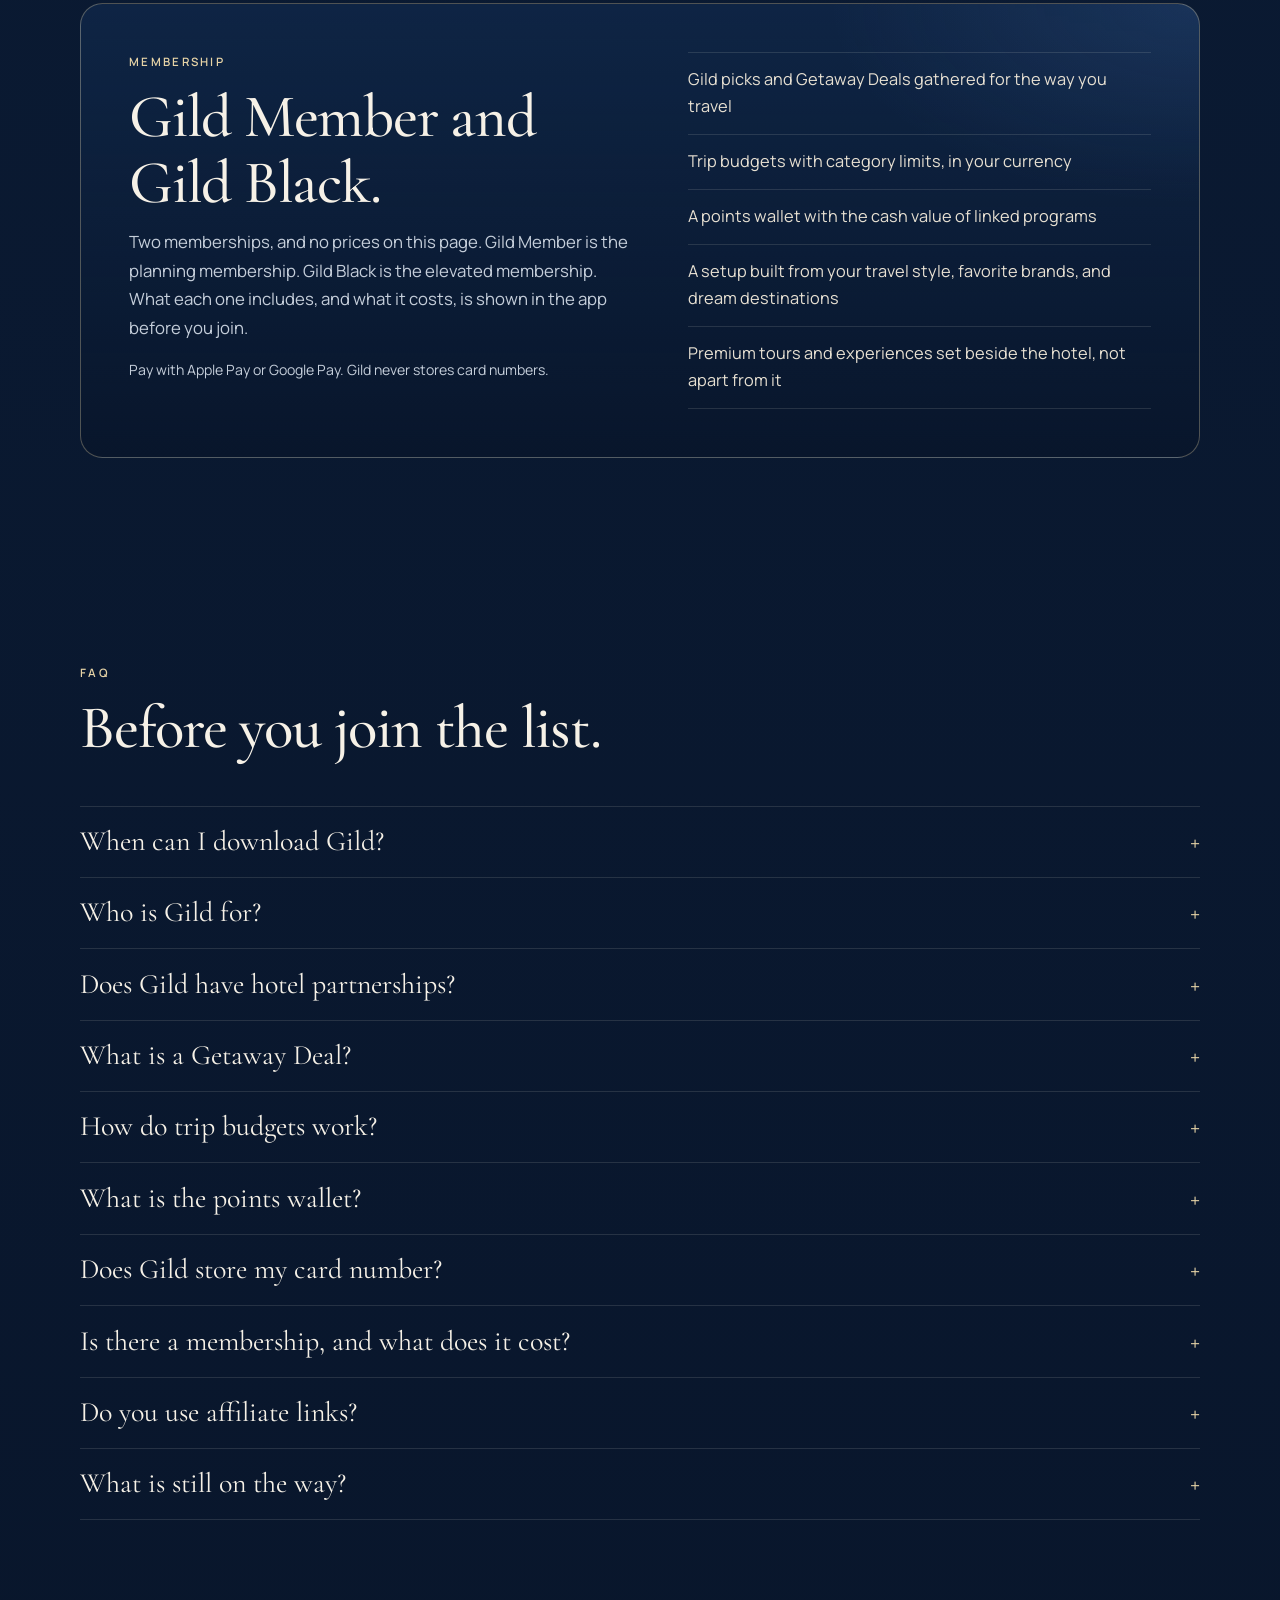
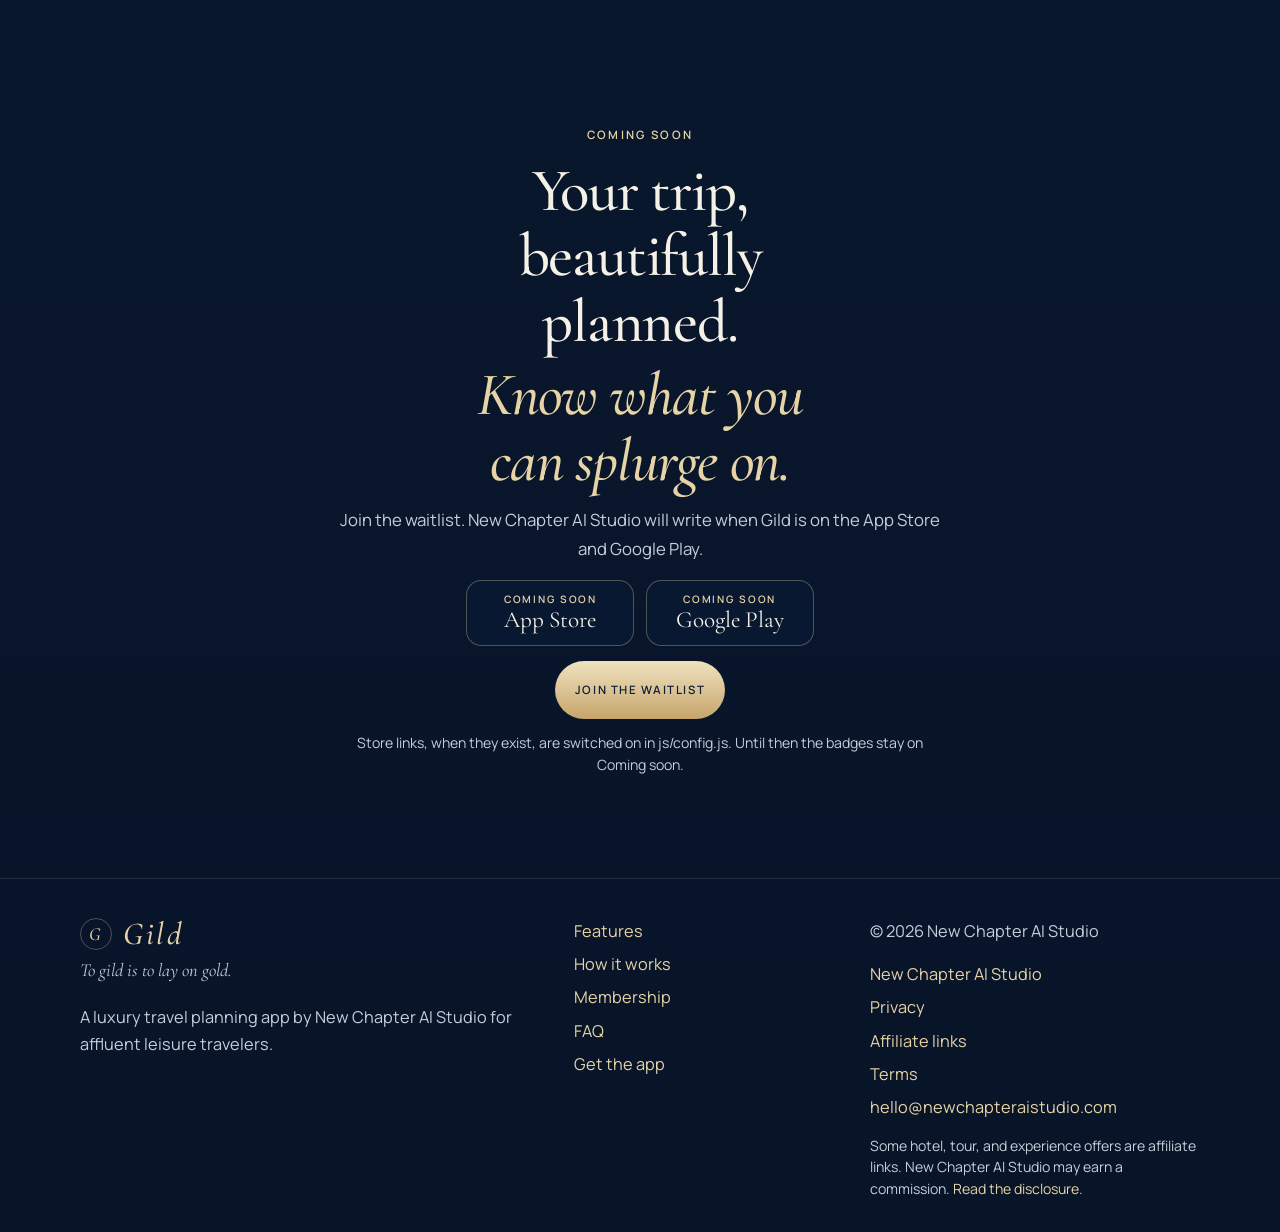
==== commit 63b81d04: "Add cookieless Cloudflare analytics and name both Gild memberships. Count visits on every HTML page," ====
--- a/gild/index.html
+++ b/gild/index.html
@@ -95,10 +95,10 @@
           },
           {
             "@type": "Question",
-            "name": "Is Gild a partner of the hotels it mentions?",
-            "acceptedAnswer": {
-              "@type": "Answer",
-              "text": "No. Names such as Ritz-Carlton, St. Regis, Four Seasons, Aman, and Rosewood describe the kind of hotel an Gild pick points to. They are not official partnerships, and this site does not use their logos."
+            "name": "Does Gild have hotel partnerships?",
+            "acceptedAnswer": {
+              "@type": "Answer",
+              "text": "No. Gild does not claim a partnership with any hotel or airline. Curated hotels and getaway offers, including stay-longer offers, resort credits, and suite packages, are there to consider. Gild is not the hotel."
             }
           },
           {
@@ -282,7 +282,7 @@
           <p class="feature-num">01</p>
           <div>
             <h3>Curated hotels and Getaway Deals</h3>
-            <p>A short list of true luxury hotels, in the character of a Ritz-Carlton, St. Regis, Four Seasons, Aman, or Rosewood stay. These are Gild picks. They are not official partnerships, and those houses are not sponsors.</p>
+            <p>A short list of luxury hotels, chosen as editorial picks for a five-star trip. These are Gild picks. They are not official partnerships, and Gild is not the hotel.</p>
             <p class="note">Getaway Deals gather stay-longer offers, resort credits, and suite packages when a property is offering them.</p>
           </div>
           <div class="mini">
@@ -390,8 +390,8 @@
         <div class="membership-panel reveal">
           <div>
             <p class="kicker">Membership</p>
-            <h2>A membership tier, for the fuller plan.</h2>
-            <p class="quiet">Gild offers a membership tier for travelers who want the wider set of planning tools. What the tier includes, and what it costs, is shown in the app before you join. This page does not list a price.</p>
+            <h2>Gild Member and Gild Black.</h2>
+            <p class="quiet">Two memberships, and no prices on this page. Gild Member is the planning membership. Gild Black is the elevated membership. What each one includes, and what it costs, is shown in the app before you join.</p>
             <p class="fine">Pay with Apple Pay or Google Pay. Gild never stores card numbers.</p>
           </div>
           <ul class="perks">
@@ -421,8 +421,8 @@
             <p>Gild is a luxury travel planning app by New Chapter AI Studio for affluent leisure travelers who take five-star trips and want a clear view of what they can splurge on.</p>
           </details>
           <details class="reveal">
-            <summary>Is Gild a partner of the hotels it mentions?</summary>
-            <p>No. Names such as Ritz-Carlton, St. Regis, Four Seasons, Aman, and Rosewood describe the kind of hotel an Gild pick points to. They are not official partnerships, and this site does not use their logos.</p>
+            <summary>Does Gild have hotel partnerships?</summary>
+            <p>No. Gild does not claim a partnership with any hotel or airline. Curated hotels and getaway offers, including stay-longer offers, resort credits, and suite packages, are there to consider. Gild is not the hotel.</p>
           </details>
           <details class="reveal">
             <summary>What is a Getaway Deal?</summary>
@@ -522,5 +522,6 @@
       });
     }
   </script>
+  <script defer src='https://static.cloudflareinsights.com/beacon.min.js' data-cf-beacon='{"token": "4767ca6e1e7e48c88de292ce6e66c8ca"}'></script>
 </body>
 </html>
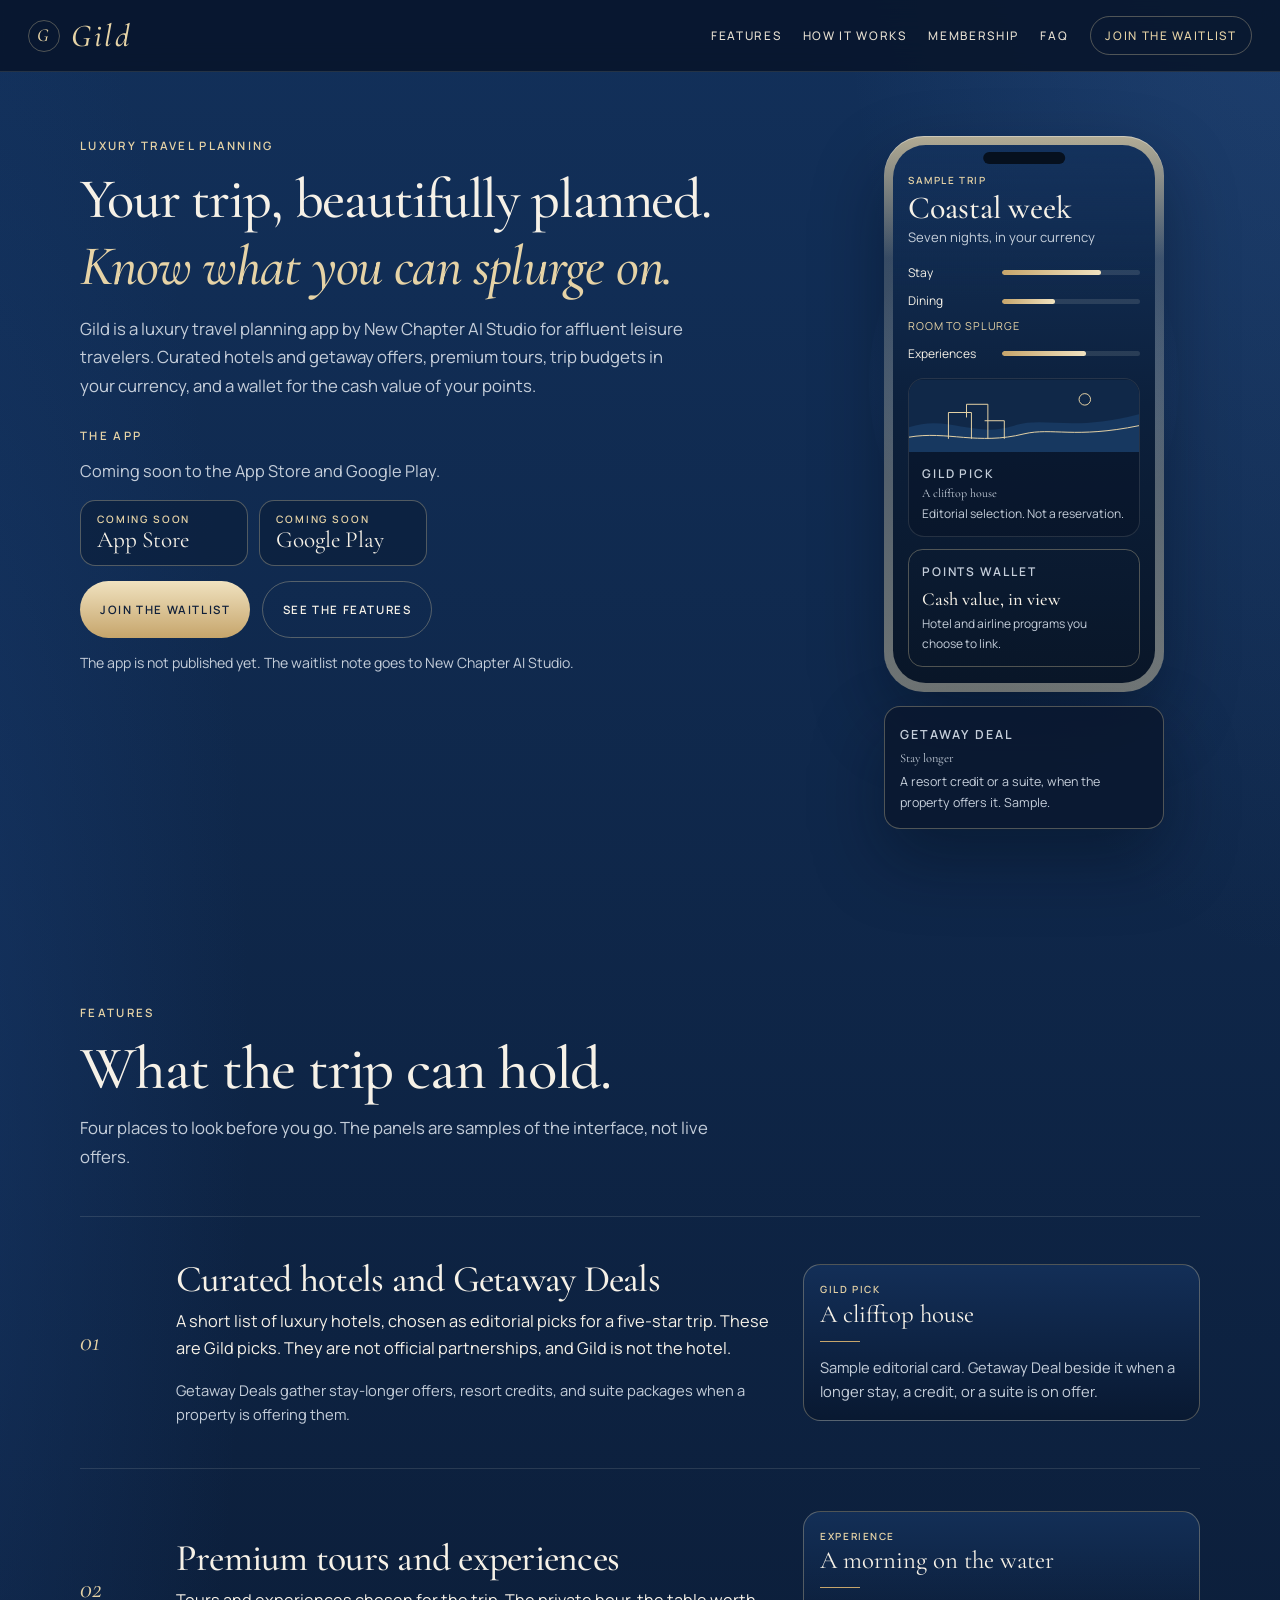
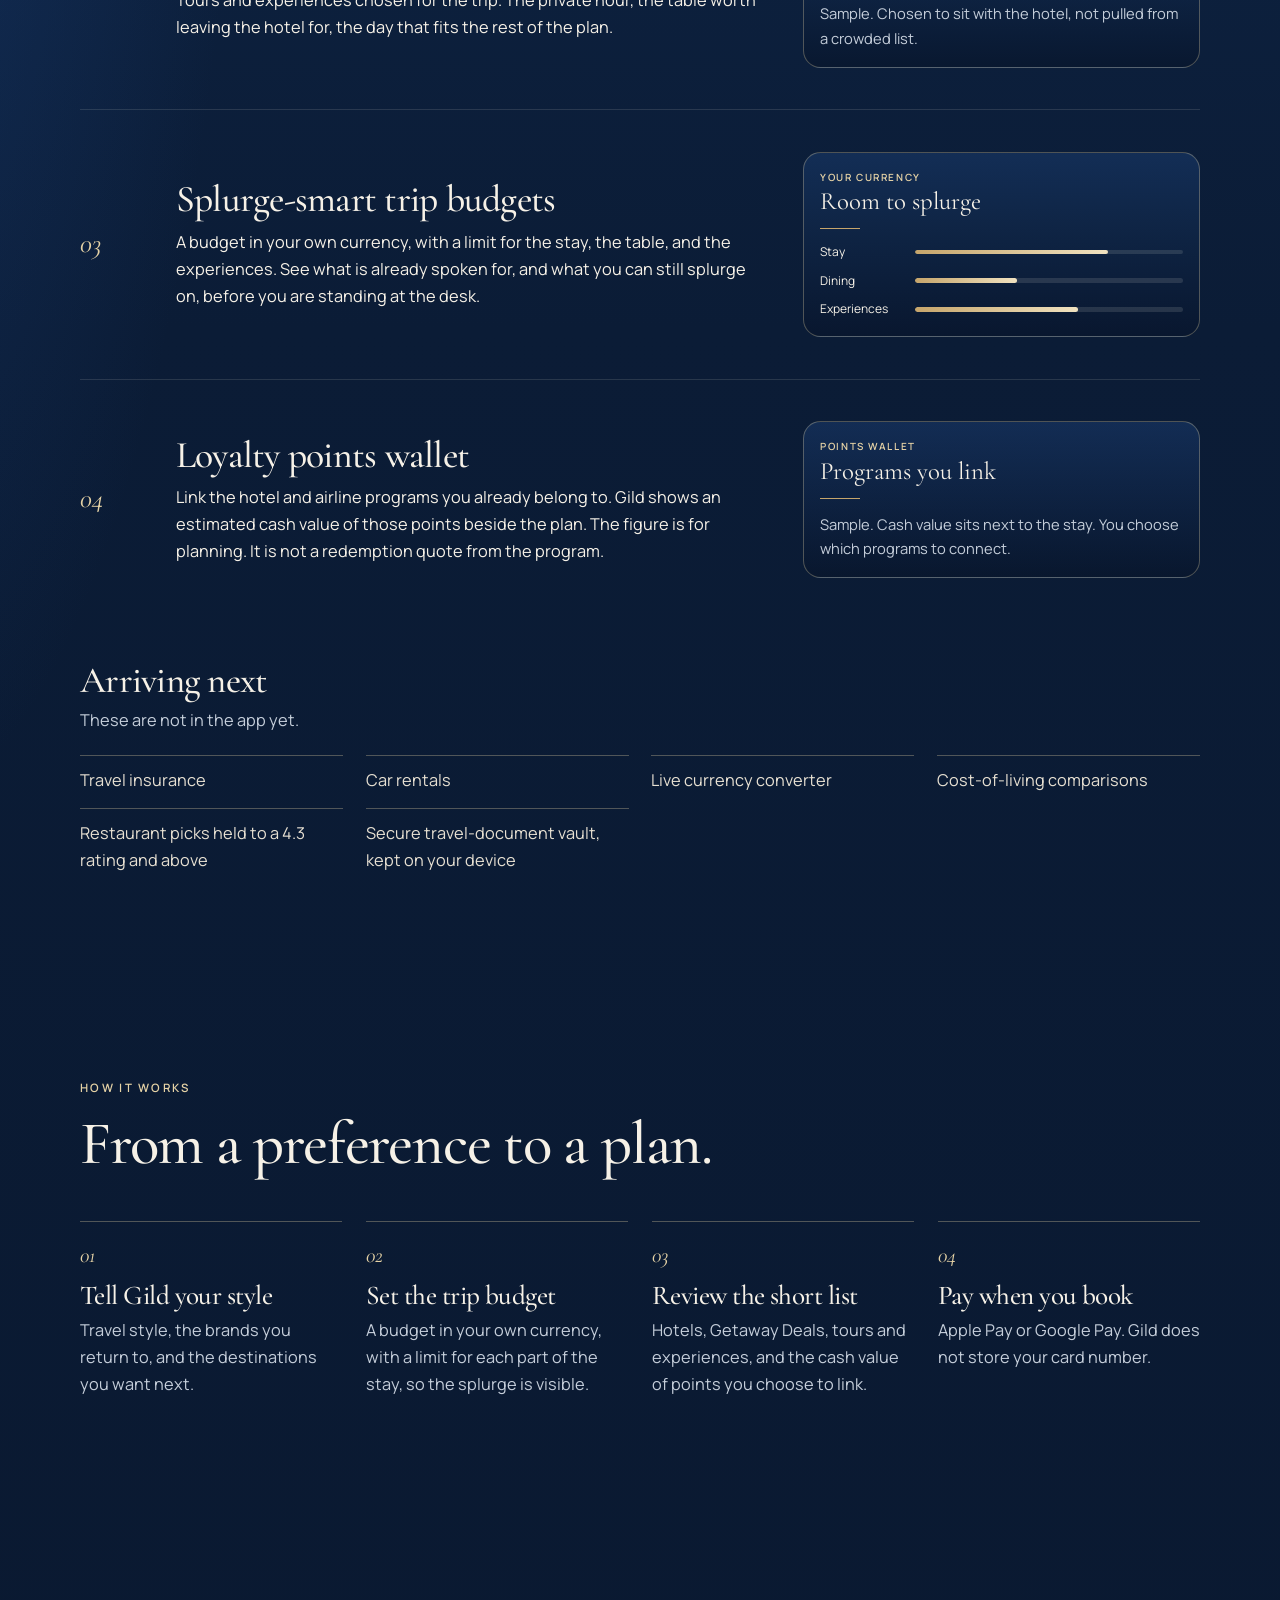
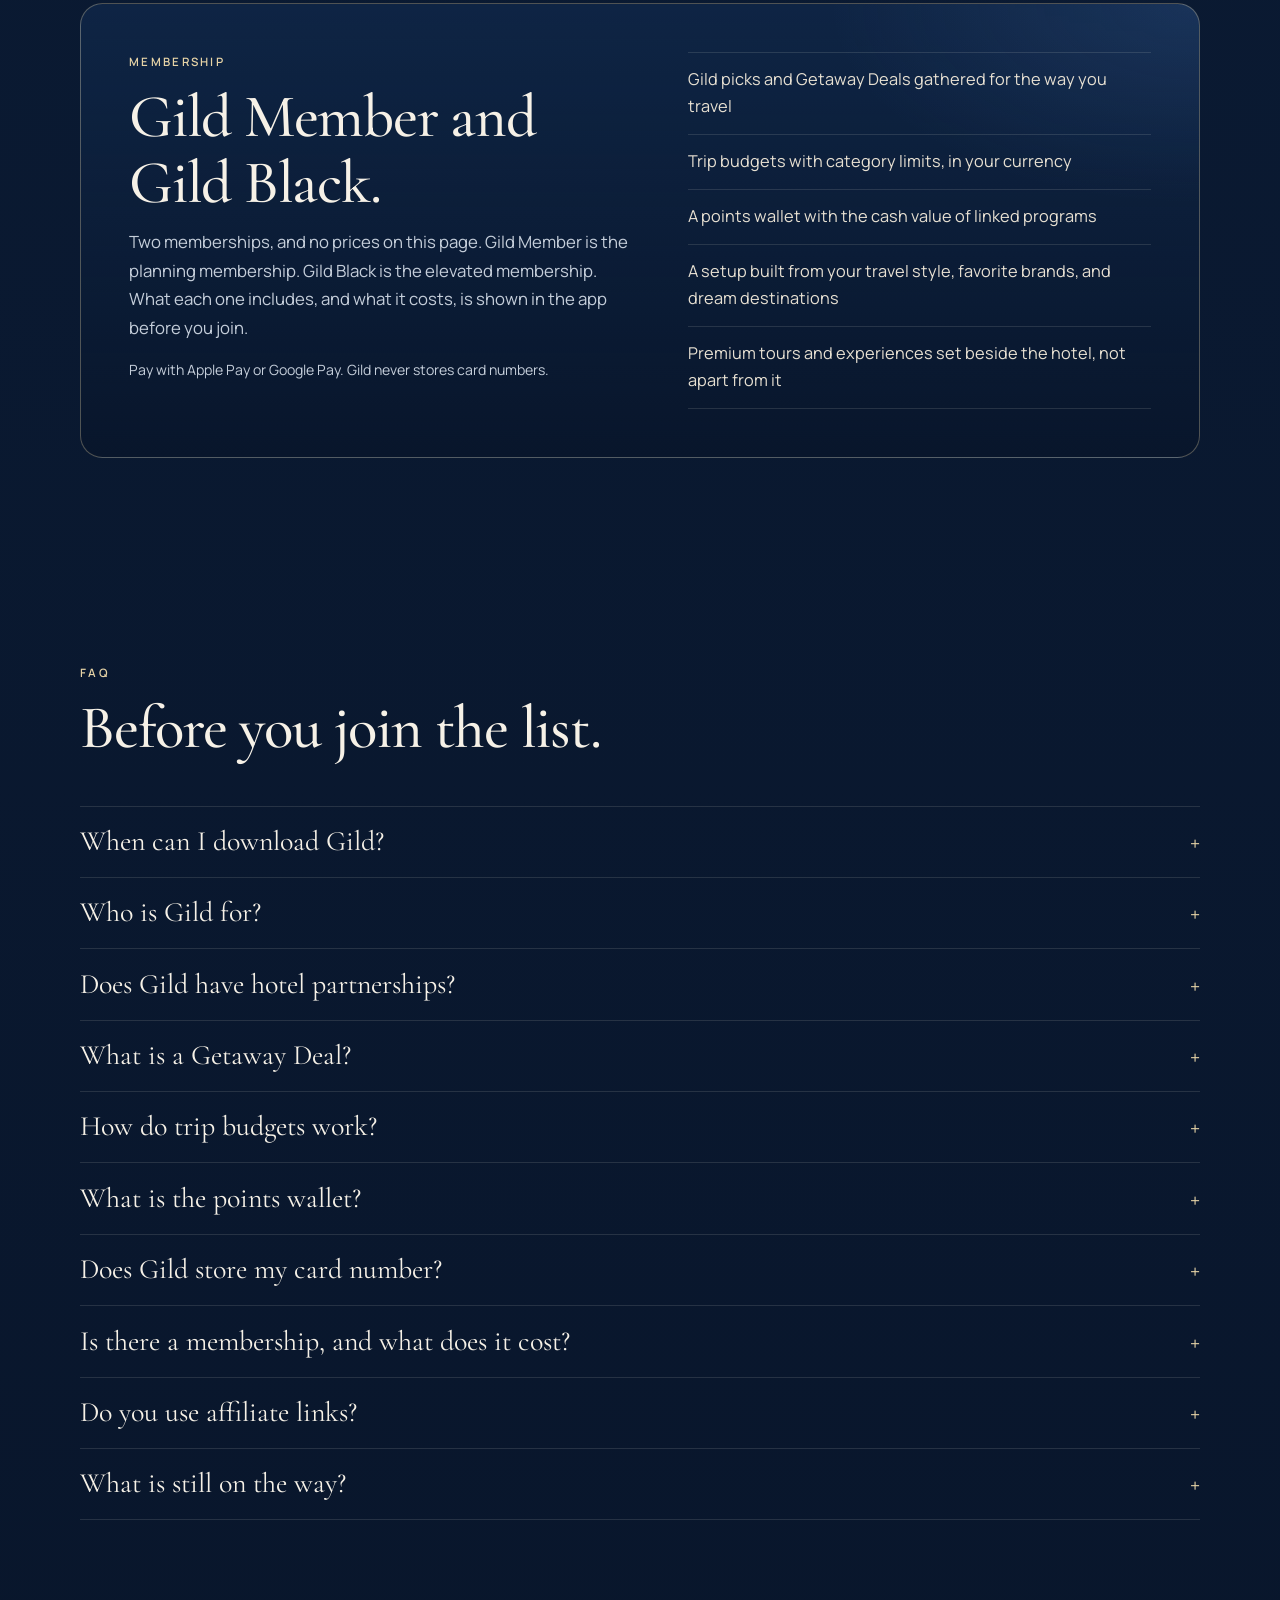
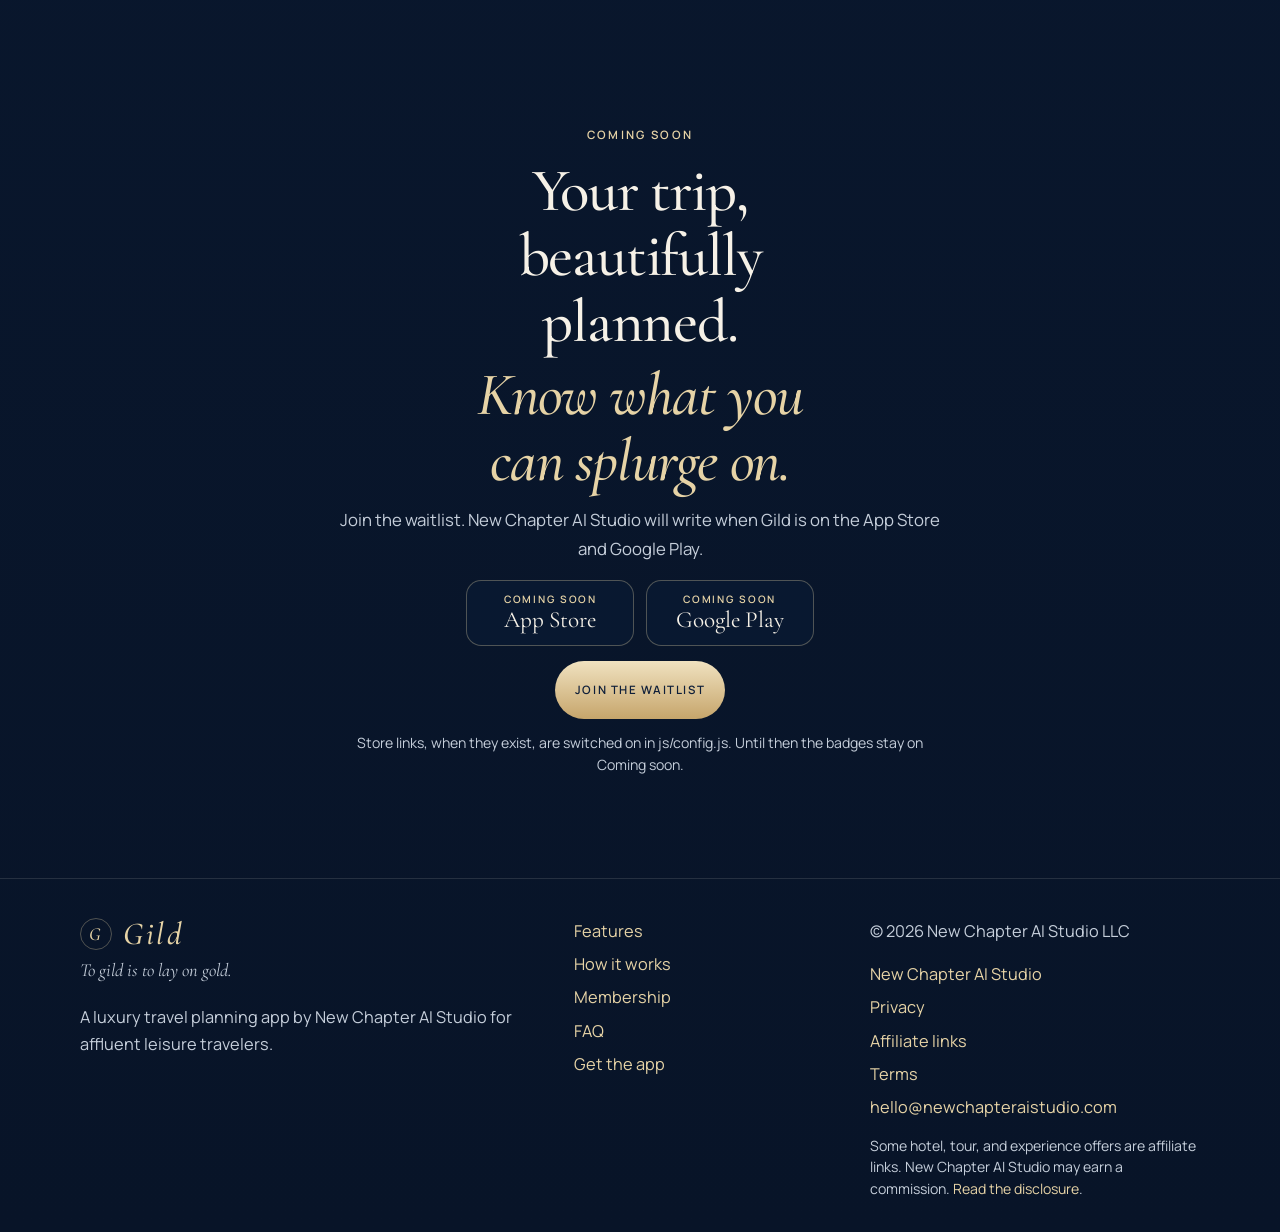
==== commit c8721545: "Name the studio’s Wyoming LLC in the legal lines. Use New Chapter AI Studio LLC for copyright, the o" ====
--- a/gild/index.html
+++ b/gild/index.html
@@ -497,7 +497,7 @@
         <a href="#download">Get the app</a>
       </nav>
       <div>
-        <p>© 2026 New Chapter AI Studio</p>
+        <p>© 2026 New Chapter AI Studio LLC</p>
         <nav aria-label="Company">
           <a href="https://newchapteraistudio.com/">New Chapter AI Studio</a>
           <a href="privacy.html">Privacy</a>
